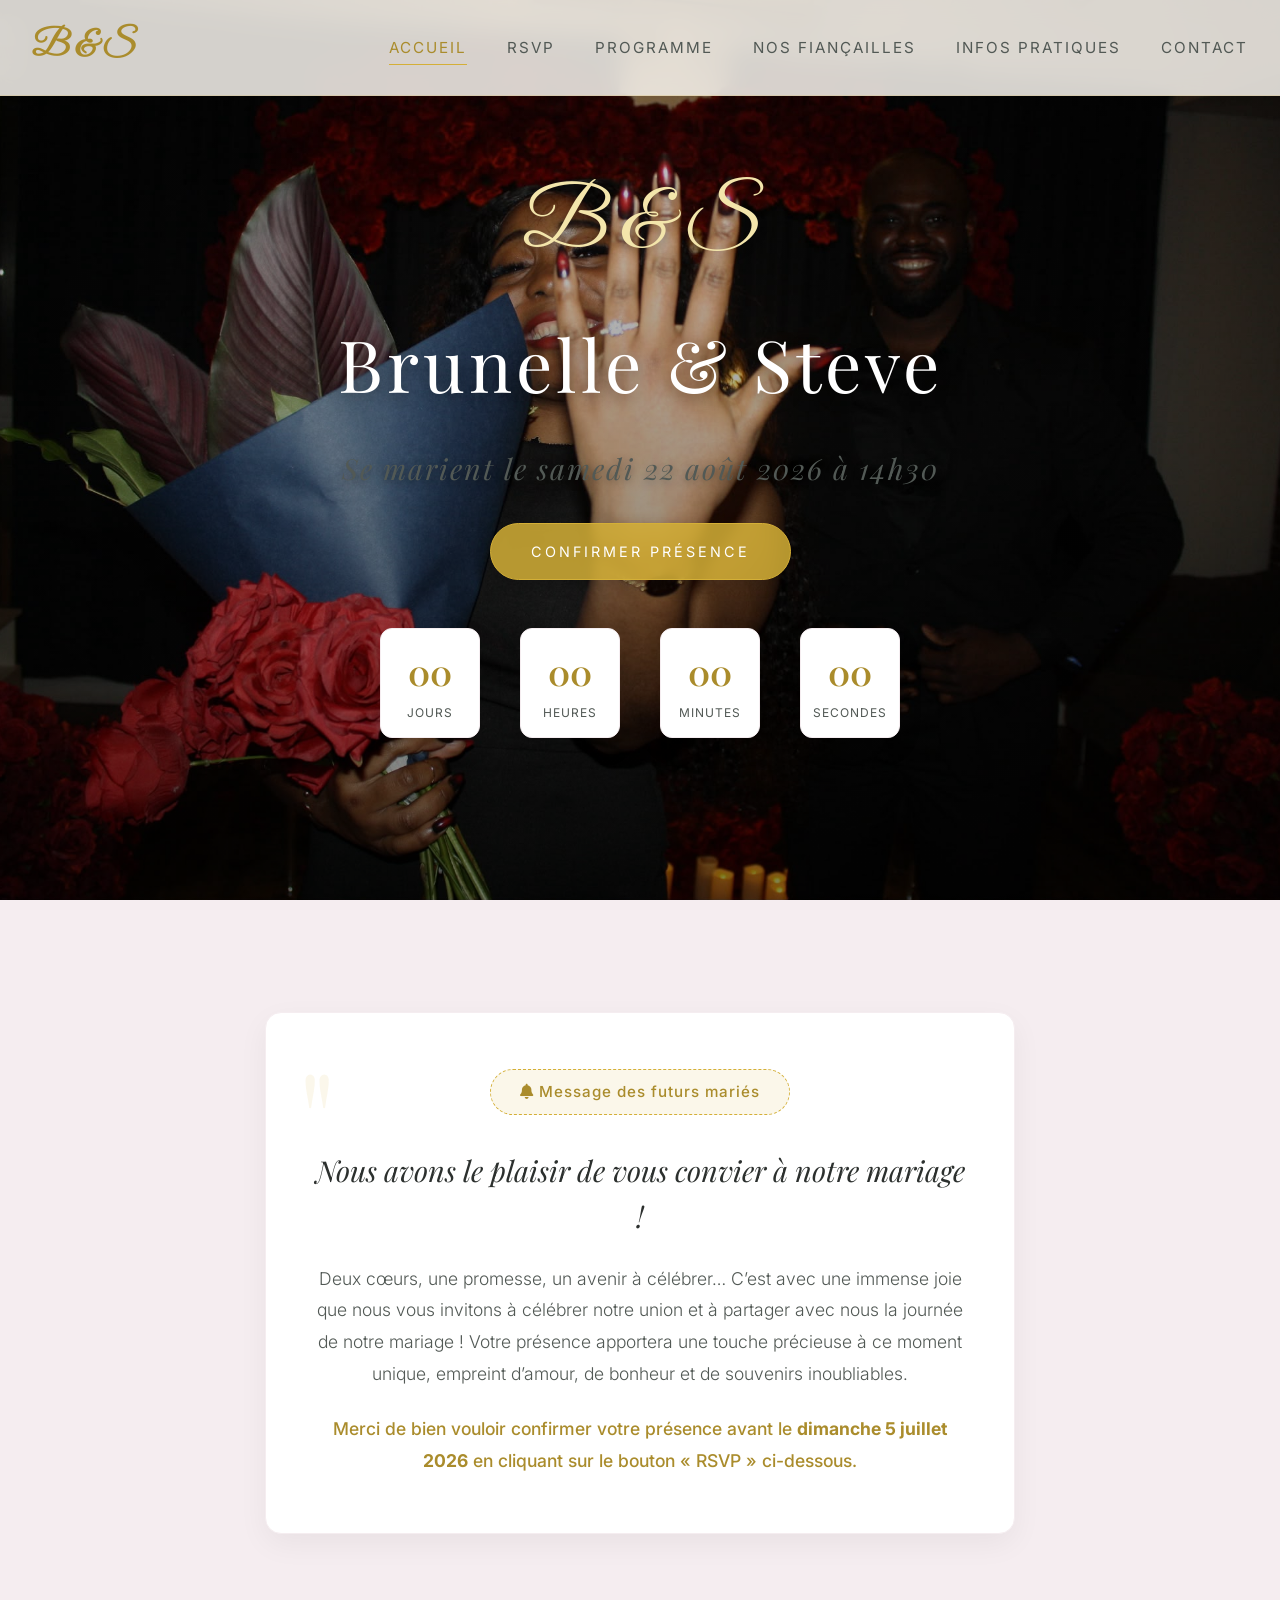
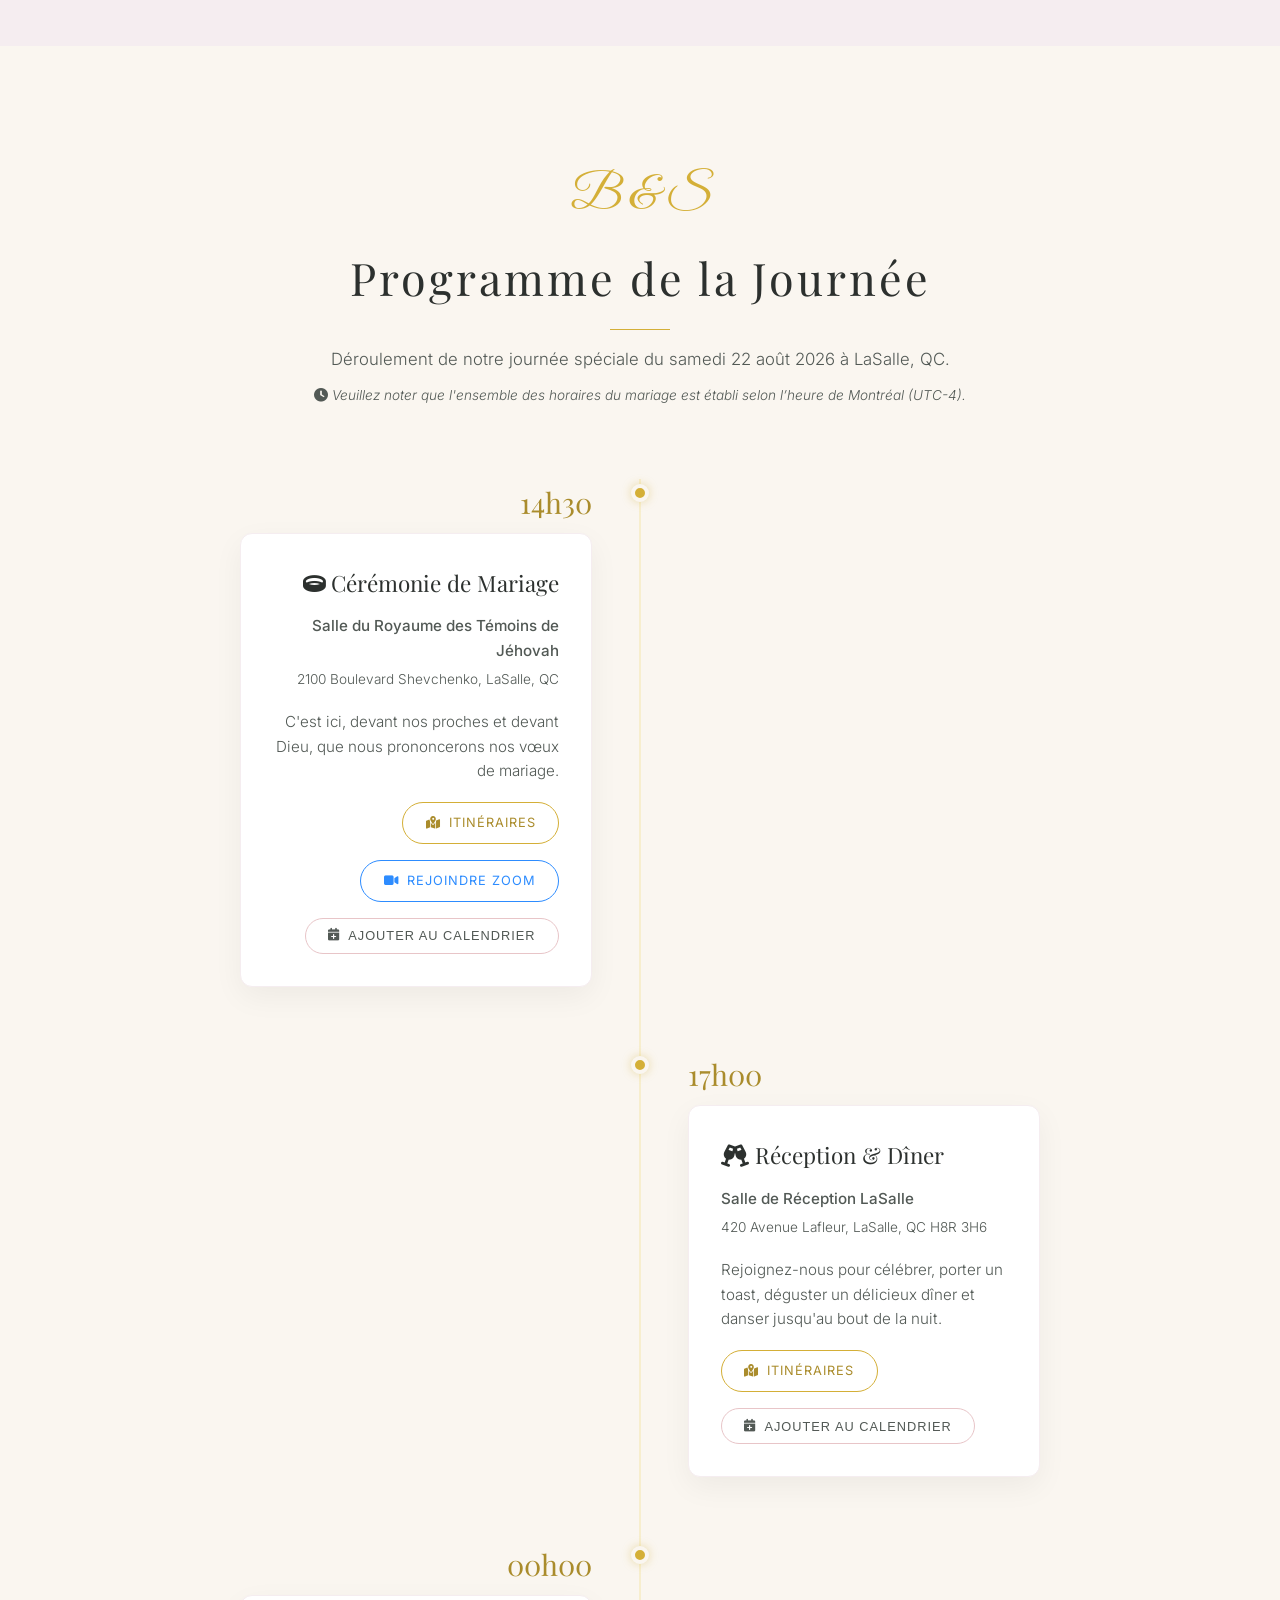
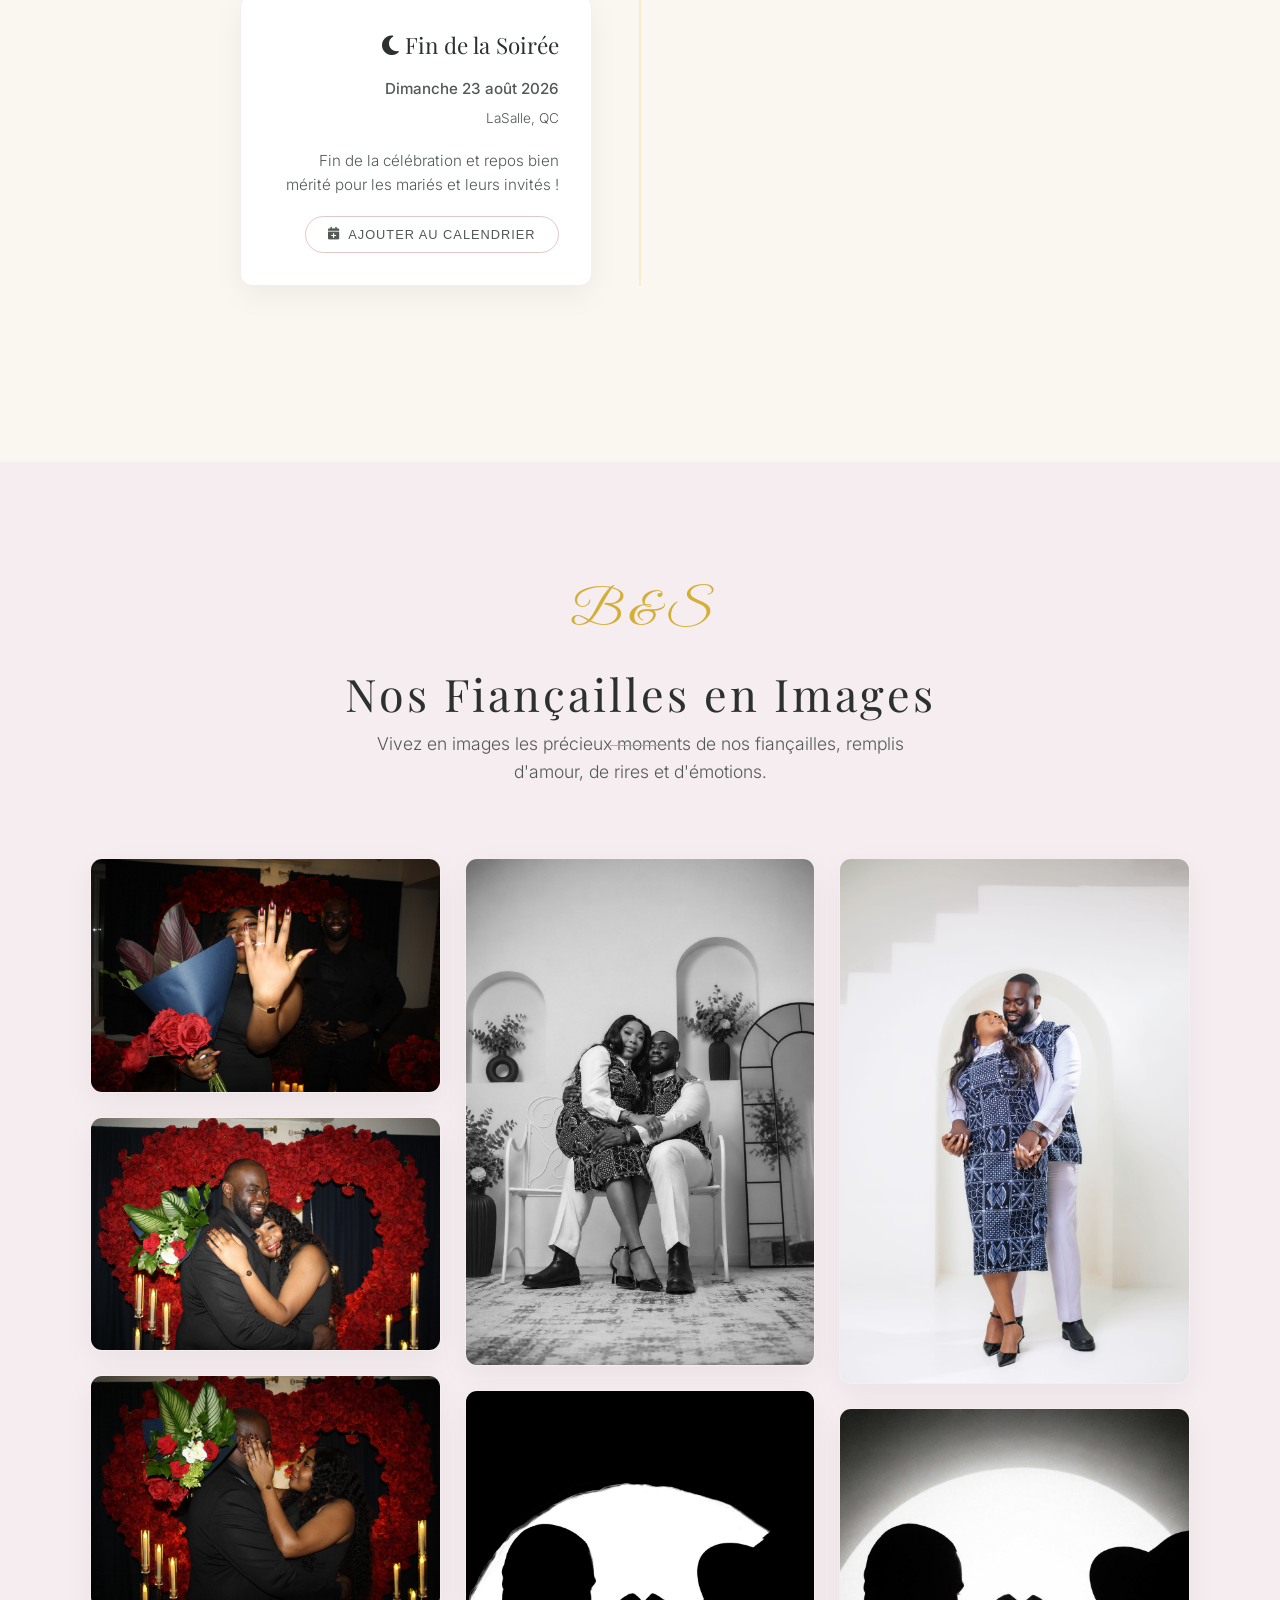
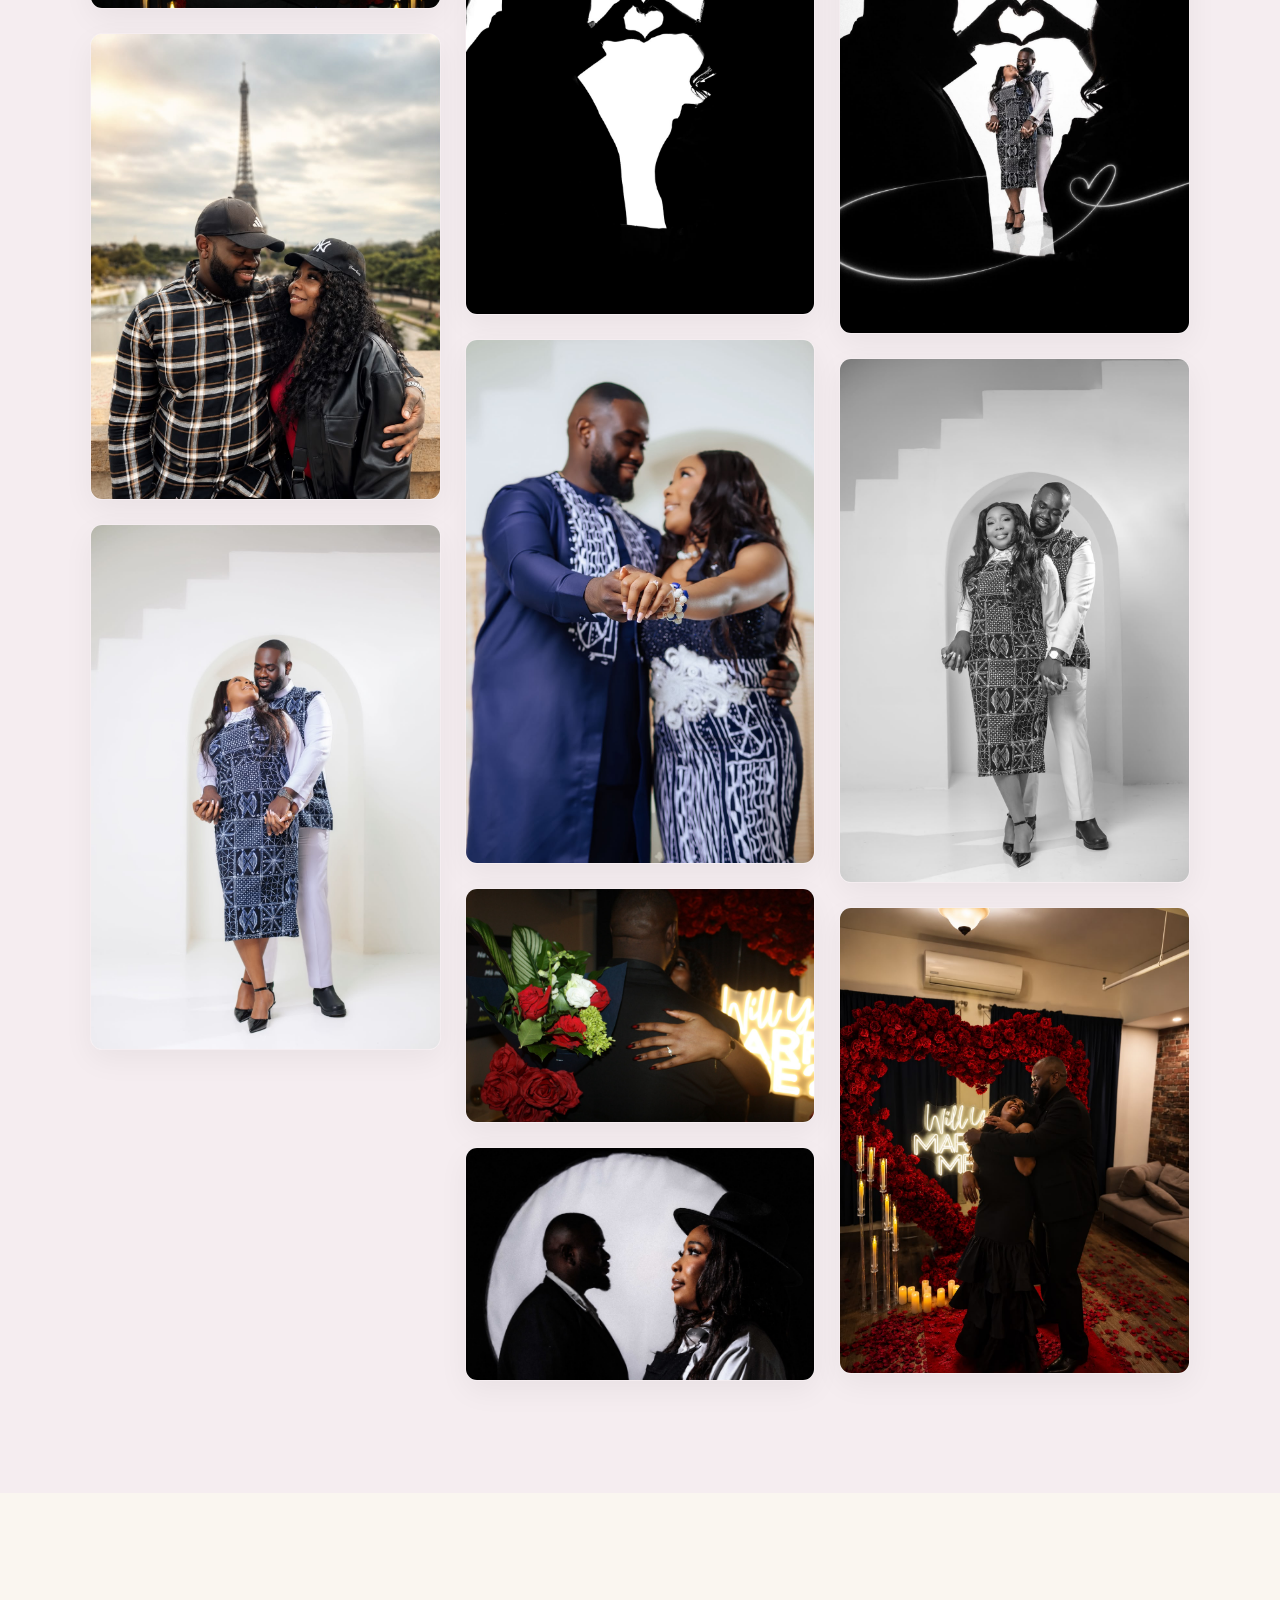
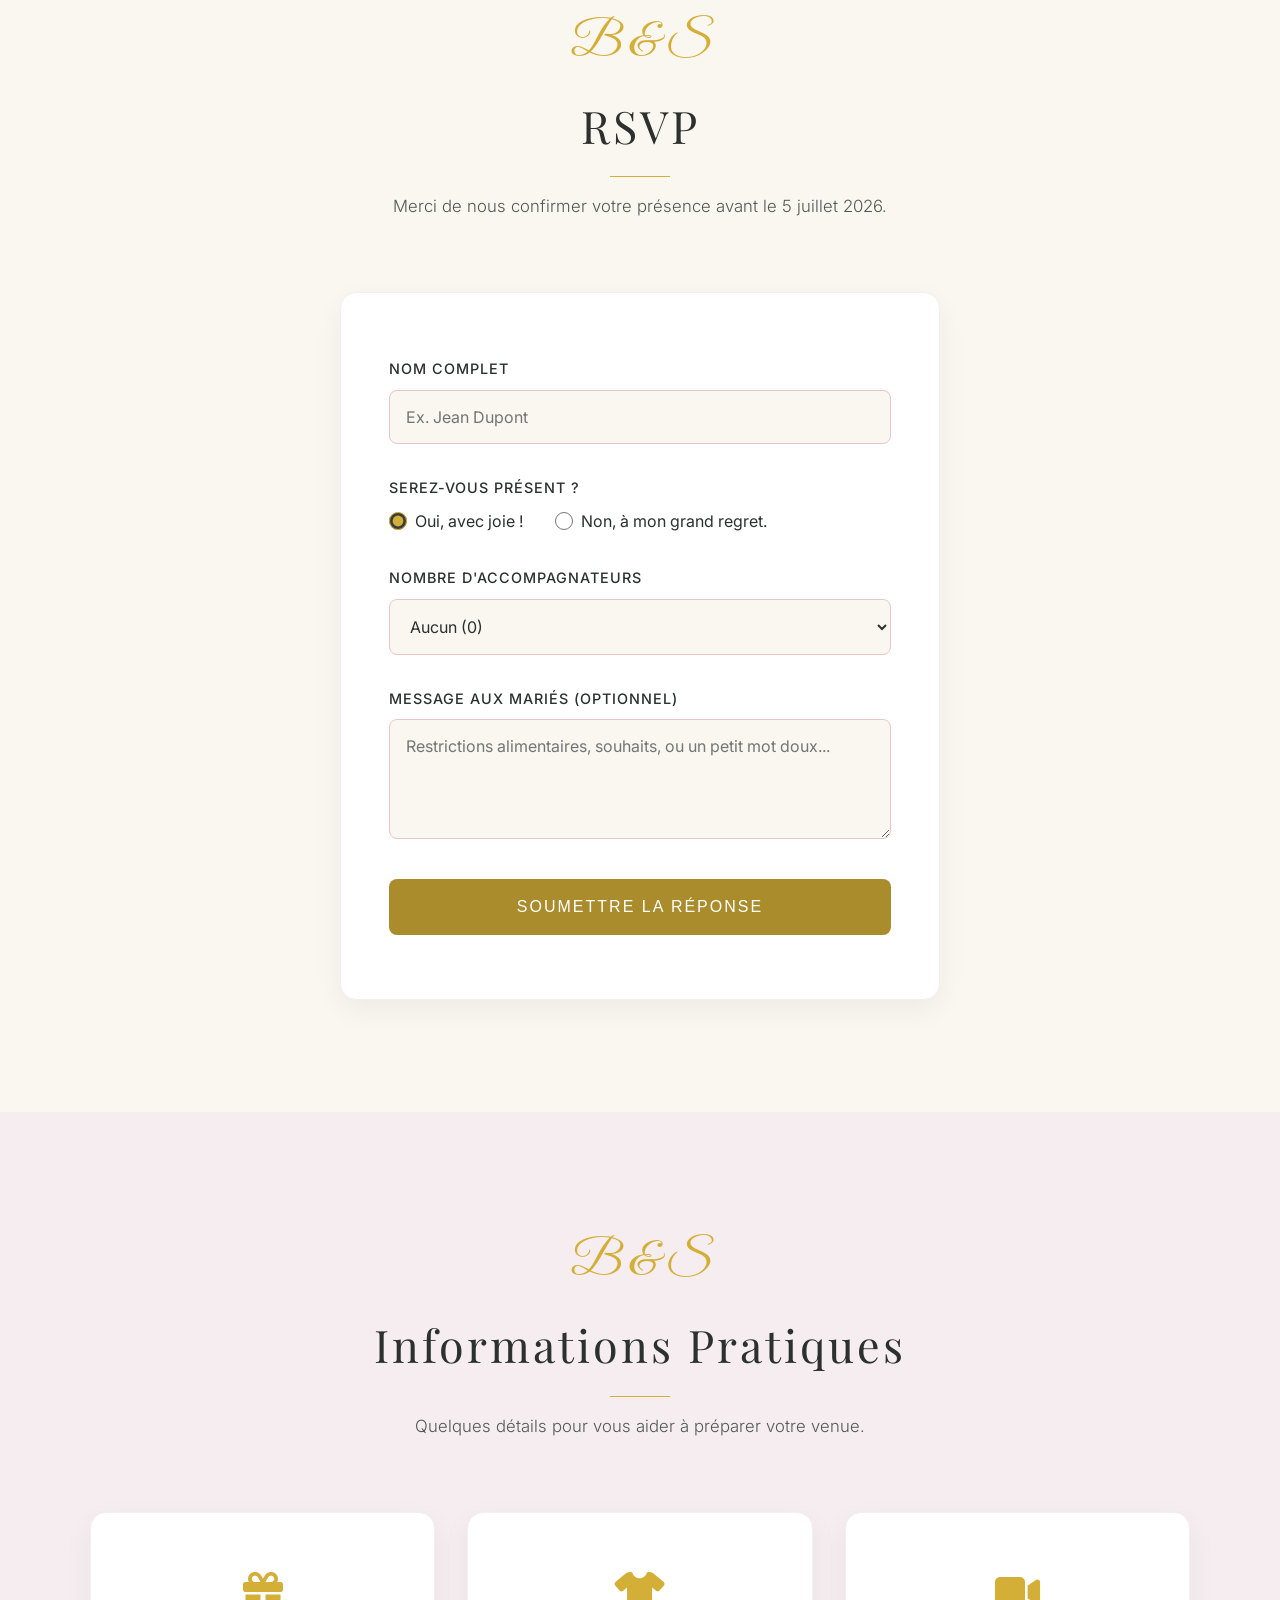
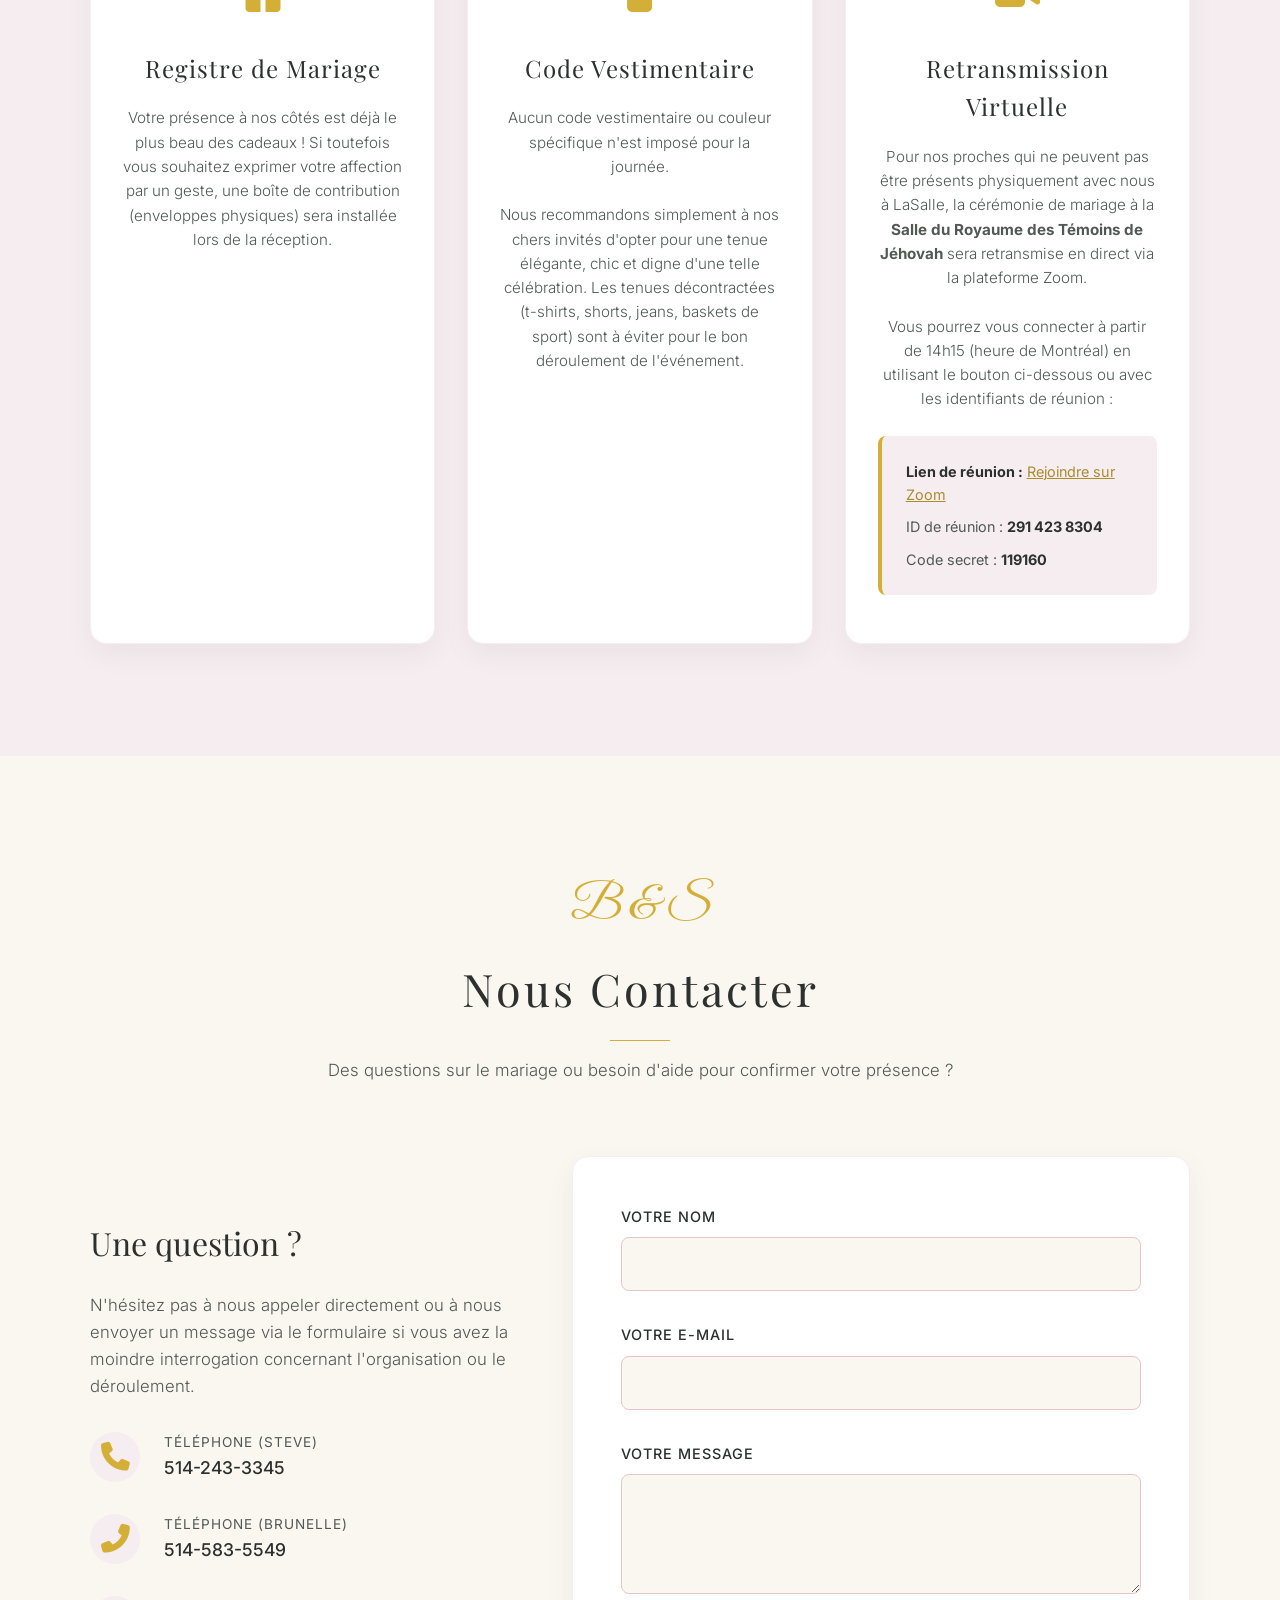
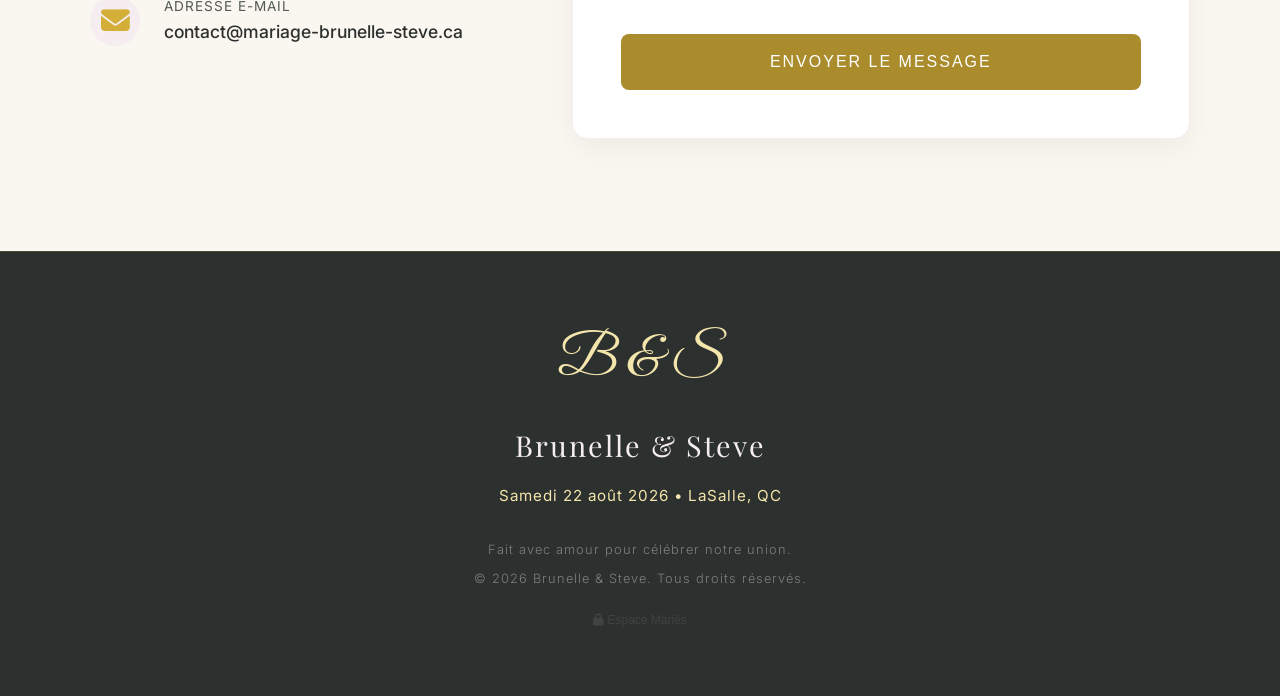
==== index.html @ 47268e4b "Add files via upload" ====
<!DOCTYPE html>
<html lang="fr">
<head>
    <meta charset="UTF-8">
    <meta name="viewport" content="width=device-width, initial-scale=1.0">
    <title>Brunelle & Steve | Site de Mariage</title>
    <meta name="description" content="Bienvenue sur le site officiel du mariage de Brunelle et Steve ! Confirmez votre présence, découvrez le programme et les informations pratiques.">
    
    <!-- Stylesheets -->
    <link rel="stylesheet" href="style.css">
    
    <!-- FontAwesome for Icons -->
    <link rel="stylesheet" href="https://cdnjs.cloudflare.com/ajax/libs/font-awesome/6.4.0/css/all.min.css">
</head>
<body>

    <!-- ==========================================
         NAVIGATION BAR
         ========================================== -->
    <nav class="navbar" id="navbar">
        <a href="#home" class="nav-logo">B & S</a>
        <button class="menu-toggle" id="menu-toggle" aria-label="Ouvrir le menu">
            <span></span>
            <span></span>
            <span></span>
        </button>
        <ul class="nav-links" id="nav-links">
            <li><a href="#home" class="nav-link active">Accueil</a></li>
            <li><a href="#rsvp" class="nav-link">RSVP</a></li>
            <li><a href="#schedule" class="nav-link">Programme</a></li>
            <li><a href="#gallery" class="nav-link">Nos Fiançailles</a></li>
            <li><a href="#practical" class="nav-link">Infos Pratiques</a></li>
            <li><a href="#contact" class="nav-link">Contact</a></li>
        </ul>
    </nav>

    <!-- ==========================================
         HERO SECTION
         ========================================== -->
    <header class="hero" id="home">
        <div class="hero-bg" id="hero-bg-1" style="background-image: url('WhatsApp Image 2026-06-15 at 22.32.37 (1).jpeg');"></div>
        <div class="hero-bg" id="hero-bg-2" style="background-image: url('WhatsApp Image 2026-06-15 at 22.32.37 (2).jpeg'); opacity: 0;"></div>
        <div class="hero-overlay"></div>
        <div class="hero-content">
            <div class="hero-monogram">B & S</div>
            <h1 class="hero-title">Brunelle & Steve</h1>
            <p class="hero-date">Se marient le samedi 22 août 2026 à 14h30</p>
            <a href="#rsvp" class="hero-btn">Confirmer Présence</a>
            
            <!-- Countdown Timer -->
            <div class="countdown-container">
                <div class="countdown-item">
                    <span class="countdown-val" id="days">00</span>
                    <span class="countdown-label">Jours</span>
                </div>
                <div class="countdown-item">
                    <span class="countdown-val" id="hours">00</span>
                    <span class="countdown-label">Heures</span>
                </div>
                <div class="countdown-item">
                    <span class="countdown-val" id="minutes">00</span>
                    <span class="countdown-label">Minutes</span>
                </div>
                <div class="countdown-item">
                    <span class="countdown-val" id="seconds">00</span>
                    <span class="countdown-label">Secondes</span>
                </div>
            </div>
        </div>
    </header>

    <!-- ==========================================
         INTRODUCTION SECTION
         ========================================== -->
    <section class="section-alt" id="intro">
        <div class="container">
            <div class="intro-text-box">
                <span class="announcement-banner">
                    <i class="fa-solid fa-bell"></i> Message des futurs mariés
                </span>
                <h2 class="intro-title">Nous avons le plaisir de vous convier à notre mariage !</h2>
                <p class="intro-p">
                    Deux cœurs, une promesse, un avenir à célébrer… C’est avec une immense joie que nous vous invitons à célébrer notre union et à partager avec nous la journée de notre mariage ! Votre présence apportera une touche précieuse à ce moment unique, empreint d’amour, de bonheur et de souvenirs inoubliables.
                </p>
                <p class="intro-p" style="margin-top: 1.5rem; font-weight: 500; color: var(--gold-dark);">
                    Merci de bien vouloir confirmer votre présence avant le <strong>dimanche 5 juillet 2026</strong> en cliquant sur le bouton « RSVP » ci-dessous.
                </p>
            </div>
        </div>
    </section>

    <!-- ==========================================
         PROGRAMME (SCHEDULE) SECTION
         ========================================== -->
    <section id="schedule">
        <div class="container">
            <div class="section-header">
                <div class="section-monogram">B & S</div>
                <h2 class="section-title">Programme de la Journée</h2>
                <p>Déroulement de notre journée spéciale du samedi 22 août 2026 à LaSalle, QC.</p>
                <p class="timezone-note"><i class="fa-solid fa-clock"></i> Veuillez noter que l'ensemble des horaires du mariage est établi selon l’heure de Montréal (UTC-4).</p>
            </div>
            
            <div class="timeline">
                <!-- Event 1 -->
                <div class="timeline-item">
                    <span class="timeline-badge"></span>
                    <div class="timeline-time">14h30</div>
                    <div class="timeline-content">
                        <h3 class="timeline-title"><i class="fa-solid fa-ring"></i> Cérémonie de Mariage</h3>
                        <p class="timeline-location">Salle du Royaume des Témoins de Jéhovah</p>
                        <p class="timeline-address">2100 Boulevard Shevchenko, LaSalle, QC</p>
                        <p class="timeline-desc">C'est ici, devant nos proches et devant Dieu, que nous prononcerons nos vœux de mariage.</p>
                        <div class="schedule-actions">
                            <a href="https://maps.google.com/?q=2100+Boulevard+Shevchenko,+LaSalle,+QC" target="_blank" class="btn-map">
                                <i class="fa-solid fa-map-location-dot"></i> Itinéraires
                            </a>
                            <a href="https://zoom.us/j/2914238304" target="_blank" class="btn-zoom">
                                <i class="fa-solid fa-video"></i> Rejoindre Zoom
                            </a>
                            <div class="calendar-wrapper">
                                <button class="btn-calendar" aria-expanded="false">
                                    <i class="fa-solid fa-calendar-plus"></i> Ajouter au calendrier
                                </button>
                                <div class="calendar-dropdown">
                                    <a href="https://calendar.google.com/calendar/render?action=TEMPLATE&text=C%C3%A9r%C3%A9monie+de+Mariage+-+Brunelle+%26+Steve&dates=20260822T183000Z%2F20260822T200000Z&details=C%27est+ici%2C+devant+nos+proches+et+devant+Dieu%2C+que+nous+prononcerons+nos+v%C5%93ux+de+mariage.&location=2100+Boulevard+Shevchenko%2C+LaSalle%2C+QC" target="_blank">
                                        <i class="fa-brands fa-google"></i> Google Calendar
                                    </a>
                                    <a href="#" class="download-ics-btn" data-event="ceremony">
                                        <i class="fa-solid fa-file-export"></i> Fichier .ICS (Apple/Outlook)
                                    </a>
                                </div>
                            </div>
                        </div>
                    </div>
                </div>
                
                <!-- Event 2 -->
                <div class="timeline-item">
                    <span class="timeline-badge"></span>
                    <div class="timeline-time">17h00</div>
                    <div class="timeline-content">
                        <h3 class="timeline-title"><i class="fa-solid fa-glass-cheers"></i> Réception & Dîner</h3>
                        <p class="timeline-location">Salle de Réception LaSalle</p>
                        <p class="timeline-address">420 Avenue Lafleur, LaSalle, QC H8R 3H6</p>
                        <p class="timeline-desc">Rejoignez-nous pour célébrer, porter un toast, déguster un délicieux dîner et danser jusqu'au bout de la nuit.</p>
                        <div class="schedule-actions">
                            <a href="https://maps.google.com/?q=420+Avenue+Lafleur,+LaSalle,+QC+H8R+3H6" target="_blank" class="btn-map">
                                <i class="fa-solid fa-map-location-dot"></i> Itinéraires
                            </a>
                            <div class="calendar-wrapper">
                                <button class="btn-calendar" aria-expanded="false">
                                    <i class="fa-solid fa-calendar-plus"></i> Ajouter au calendrier
                                </button>
                                <div class="calendar-dropdown">
                                    <a href="https://calendar.google.com/calendar/render?action=TEMPLATE&text=R%C3%A9ception+%26+D%C3%AEner+-+Brunelle+%26+Steve&dates=20260822T210000Z%2F20260823T040000Z&details=Rejoignez-nous+pour+c%C3%A9l%C3%A9brer%2C+porter+un+toast%2C+d%C3%A9guster+un+d%C3%A9licieux+d%C3%AEner+et+danser+jusqu%27au+bout+de+la+nuit.&location=420+Avenue+Lafleur%2C+LaSalle%2C+QC+H8R+3H6" target="_blank">
                                        <i class="fa-brands fa-google"></i> Google Calendar
                                    </a>
                                    <a href="#" class="download-ics-btn" data-event="reception">
                                        <i class="fa-solid fa-file-export"></i> Fichier .ICS (Apple/Outlook)
                                    </a>
                                </div>
                            </div>
                        </div>
                    </div>
                </div>
                
                <!-- Event 3 -->
                <div class="timeline-item">
                    <span class="timeline-badge"></span>
                    <div class="timeline-time">00h00</div>
                    <div class="timeline-content">
                        <h3 class="timeline-title"><i class="fa-solid fa-moon"></i> Fin de la Soirée</h3>
                        <p class="timeline-location">Dimanche 23 août 2026</p>
                        <p class="timeline-address">LaSalle, QC</p>
                        <p class="timeline-desc">Fin de la célébration et repos bien mérité pour les mariés et leurs invités !</p>
                        <div class="schedule-actions">
                            <div class="calendar-wrapper">
                                <button class="btn-calendar" aria-expanded="false">
                                    <i class="fa-solid fa-calendar-plus"></i> Ajouter au calendrier
                                </button>
                                <div class="calendar-dropdown">
                                    <a href="https://calendar.google.com/calendar/render?action=TEMPLATE&text=Fin+de+la+Soir%C3%A9e+-+Brunelle+%26+Steve&dates=20260823T040000Z%2F20260823T050000Z&details=Fin+de+la+c%C3%A9l%C3%A9bration+et+repos+bien+m%C3%A9rit%C3%A9+pour+les+mari%C3%A9s+et+leurs+invit%C3%A9s+%21&location=LaSalle%2C+QC" target="_blank">
                                        <i class="fa-brands fa-google"></i> Google Calendar
                                    </a>
                                    <a href="#" class="download-ics-btn" data-event="party_end">
                                        <i class="fa-solid fa-file-export"></i> Fichier .ICS (Apple/Outlook)
                                    </a>
                                </div>
                            </div>
                        </div>
                    </div>
                </div>
            </div>
        </div>
    </section>

    <!-- ==========================================
         GALLERY (NOS FIANCAILLES) SECTION
         ========================================== -->
    <section class="section-alt" id="gallery">
        <div class="container">
            <div class="section-header">
                <div class="section-monogram">B & S</div>
                <h2 class="section-title">Nos Fiançailles en Images</h2>
                <p class="gallery-intro">Vivez en images les précieux moments de nos fiançailles, remplis d'amour, de rires et d'émotions.</p>
            </div>
            
            <div class="gallery-grid" id="gallery-grid">
                <!-- Gallery items will map to the 14 photos -->
                <div class="gallery-item" data-index="0">
                    <img src="WhatsApp Image 2026-06-15 at 22.32.37 (1).jpeg" alt="Brunelle & Steve Fiançailles 1" loading="lazy">
                </div>
                <div class="gallery-item" data-index="1">
                    <img src="WhatsApp Image 2026-06-15 at 22.32.37 (2).jpeg" alt="Brunelle & Steve Fiançailles 2" loading="lazy">
                </div>
                <div class="gallery-item" data-index="2">
                    <img src="WhatsApp Image 2026-06-15 at 22.32.37 (3).jpeg" alt="Brunelle & Steve Fiançailles 3" loading="lazy">
                </div>
                <div class="gallery-item" data-index="3">
                    <img src="WhatsApp Image 2026-06-15 at 22.32.37 (4).jpeg" alt="Brunelle & Steve Fiançailles 4" loading="lazy">
                </div>
                <div class="gallery-item" data-index="4">
                    <img src="WhatsApp Image 2026-06-15 at 22.32.37 (5).jpeg" alt="Brunelle & Steve Fiançailles 5" loading="lazy">
                </div>
                <div class="gallery-item" data-index="5">
                    <img src="WhatsApp Image 2026-06-15 at 22.32.37 (6).jpeg" alt="Brunelle & Steve Fiançailles 6" loading="lazy">
                </div>
                <div class="gallery-item" data-index="6">
                    <img src="WhatsApp Image 2026-06-15 at 22.32.37 (7).jpeg" alt="Brunelle & Steve Fiançailles 7" loading="lazy">
                </div>
                <div class="gallery-item" data-index="7">
                    <img src="WhatsApp Image 2026-06-15 at 22.32.37 (8).jpeg" alt="Brunelle & Steve Fiançailles 8" loading="lazy">
                </div>
                <div class="gallery-item" data-index="8">
                    <img src="WhatsApp Image 2026-06-15 at 22.32.37.jpeg" alt="Brunelle & Steve Fiançailles 9" loading="lazy">
                </div>
                <div class="gallery-item" data-index="9">
                    <img src="WhatsApp Image 2026-06-15 at 22.32.38.jpeg" alt="Brunelle & Steve Fiançailles 10" loading="lazy">
                </div>
                <div class="gallery-item" data-index="10">
                    <img src="WhatsApp Image 2026-06-15 at 22.32.38 (1).jpeg" alt="Brunelle & Steve Fiançailles 11" loading="lazy">
                </div>
                <div class="gallery-item" data-index="11">
                    <img src="WhatsApp Image 2026-06-15 at 22.32.38 (2).jpeg" alt="Brunelle & Steve Fiançailles 12" loading="lazy">
                </div>
                <div class="gallery-item" data-index="12">
                    <img src="WhatsApp Image 2026-06-15 at 22.32.38 (3).jpeg" alt="Brunelle & Steve Fiançailles 13" loading="lazy">
                </div>
                <div class="gallery-item" data-index="13">
                    <img src="WhatsApp Image 2026-06-15 at 22.39.17.jpeg" alt="Brunelle & Steve Fiançailles 14" loading="lazy">
                </div>
            </div>
        </div>
    </section>

    <!-- ==========================================
         RSVP SECTION
         ========================================== -->
    <section id="rsvp">
        <div class="container">
            <div class="section-header">
                <div class="section-monogram">B & S</div>
                <h2 class="section-title">RSVP</h2>
                <p>Merci de nous confirmer votre présence avant le 5 juillet 2026.</p>
            </div>
            
            <div class="rsvp-box">
                <form id="rsvp-form">
                    <div class="rsvp-form-group">
                        <label for="rsvp-name" class="rsvp-label">Nom Complet</label>
                        <input type="text" id="rsvp-name" class="rsvp-input" placeholder="Ex. Jean Dupont" required>
                    </div>
                    
                    
                    <div class="rsvp-form-group">
                        <label class="rsvp-label">Serez-vous présent ?</label>
                        <div class="rsvp-radio-group">
                            <label class="rsvp-radio-label">
                                <input type="radio" name="attending" value="yes" checked> Oui, avec joie !
                            </label>
                            <label class="rsvp-radio-label">
                                <input type="radio" name="attending" value="no"> Non, à mon grand regret.
                            </label>
                        </div>
                    </div>
                    
                    <div class="rsvp-form-group" id="guests-group">
                        <label for="rsvp-guests" class="rsvp-label">Nombre d'accompagnateurs</label>
                        <select id="rsvp-guests" class="rsvp-select">
                            <option value="0">Aucun (0)</option>
                            <option value="1">1 personne</option>
                            <option value="2">2 personnes</option>
                            <option value="3">3 personnes et +</option>
                        </select>
                    </div>
                    
                    <div class="rsvp-form-group">
                        <label for="rsvp-message" class="rsvp-label">Message aux mariés (Optionnel)</label>
                        <textarea id="rsvp-message" class="rsvp-textarea" placeholder="Restrictions alimentaires, souhaits, ou un petit mot doux..."></textarea>
                    </div>
                    
                    <button type="submit" class="rsvp-submit-btn">Soumettre la Réponse</button>
                </form>
                
                <div class="rsvp-success-message" id="rsvp-success">
                    <div class="rsvp-success-icon"><i class="fa-solid fa-heart-circle-check"></i></div>
                    <h3 class="rsvp-success-title">Merci pour votre réponse !</h3>
                    <p>Votre réponse a été enregistrée avec succès. Nous avons hâte de célébrer cette belle journée avec vous !</p>
                    <button class="btn-map" style="margin-top: 2rem;" onclick="resetRSVPForm()">Soumettre une autre réponse</button>
                </div>
            </div>
        </div>
    </section>

    <!-- ==========================================
         INFORMATIONS PRATIQUES SECTION
         ========================================== -->
    <section class="section-alt" id="practical">
        <div class="container">
            <div class="section-header">
                <div class="section-monogram">B & S</div>
                <h2 class="section-title">Informations Pratiques</h2>
                <p>Quelques détails pour vous aider à préparer votre venue.</p>
            </div>
            
            <div class="info-cards">
                <!-- Card 1: Registre -->
                <div class="info-card">
                    <div class="info-icon"><i class="fa-solid fa-gift"></i></div>
                    <h3 class="info-card-title">Registre de Mariage</h3>
                    <p class="info-card-desc">Votre présence à nos côtés est déjà le plus beau des cadeaux ! Si toutefois vous souhaitez exprimer votre affection par un geste, une boîte de contribution (enveloppes physiques) sera installée lors de la réception.</p>
                </div>
                
                <!-- Card 2: Code Vestimentaire -->
                <div class="info-card">
                    <div class="info-icon"><i class="fa-solid fa-shirt"></i></div>
                    <h3 class="info-card-title">Code Vestimentaire</h3>
                    <p class="info-card-desc">Aucun code vestimentaire ou couleur spécifique n'est imposé pour la journée.</p>
                    <p class="info-card-desc">Nous recommandons simplement à nos chers invités d'opter pour une tenue élégante, chic et digne d'une telle célébration. Les tenues décontractées (t-shirts, shorts, jeans, baskets de sport) sont à éviter pour le bon déroulement de l'événement.</p>
                </div>
                
                <!-- Card 3: Zoom / Virtuel -->
                <div class="info-card">
                    <div class="info-icon"><i class="fa-solid fa-video"></i></div>
                    <h3 class="info-card-title">Retransmission Virtuelle</h3>
                    <p class="info-card-desc">Pour nos proches qui ne peuvent pas être présents physiquement avec nous à LaSalle, la cérémonie de mariage à la <strong>Salle du Royaume des Témoins de Jéhovah</strong> sera retransmise en direct via la plateforme Zoom.</p>
                    <p class="info-card-desc">Vous pourrez vous connecter à partir de 14h15 (heure de Montréal) en utilisant le bouton ci-dessous ou avec les identifiants de réunion :</p>
                    <div class="registry-details">
                        <div class="registry-line"><strong>Lien de réunion :</strong> <a href="https://zoom.us/j/2914238304" target="_blank" style="color: var(--gold-dark); text-decoration: underline;">Rejoindre sur Zoom</a></div>
                        <div class="registry-line">ID de réunion : <strong>291 423 8304</strong></div>
                        <div class="registry-line">Code secret : <strong>119160</strong></div>
                    </div>
                </div>
            </div>
        </div>
    </section>

    <!-- ==========================================
         CONTACT SECTION
         ========================================== -->
    <section id="contact">
        <div class="container">
            <div class="section-header">
                <div class="section-monogram">B & S</div>
                <h2 class="section-title">Nous Contacter</h2>
                <p>Des questions sur le mariage ou besoin d'aide pour confirmer votre présence ?</p>
            </div>
            
            <div class="contact-container">
                <div class="contact-info">
                    <h3>Une question ?</h3>
                    <p style="margin-bottom: 2rem;">N'hésitez pas à nous appeler directement ou à nous envoyer un message via le formulaire si vous avez la moindre interrogation concernant l'organisation ou le déroulement.</p>
                    
                    <div class="contact-item">
                        <div class="contact-item-icon"><i class="fa-solid fa-phone"></i></div>
                        <div>
                            <div class="contact-item-title">Téléphone (Steve)</div>
                            <div class="contact-item-value"><a href="tel:5142433345">514-243-3345</a></div>
                        </div>
                    </div>
                    
                    <div class="contact-item">
                        <div class="contact-item-icon"><i class="fa-solid fa-phone-flip"></i></div>
                        <div>
                            <div class="contact-item-title">Téléphone (Brunelle)</div>
                            <div class="contact-item-value"><a href="tel:5145835549">514-583-5549</a></div>
                        </div>
                    </div>
                    
                    <div class="contact-item">
                        <div class="contact-item-icon"><i class="fa-solid fa-envelope"></i></div>
                        <div>
                            <div class="contact-item-title">Adresse E-mail</div>
                            <div class="contact-item-value"><a href="mailto:contact@mariage-brunelle-steve.ca">contact@mariage-brunelle-steve.ca</a></div>
                        </div>
                    </div>
                </div>
                
                <form class="contact-form" id="contact-form">
                    <div class="rsvp-form-group">
                        <label for="contact-name" class="rsvp-label">Votre Nom</label>
                        <input type="text" id="contact-name" class="rsvp-input" required>
                    </div>
                    <div class="rsvp-form-group">
                        <label for="contact-email" class="rsvp-label">Votre E-mail</label>
                        <input type="email" id="contact-email" class="rsvp-input" required>
                    </div>
                    <div class="rsvp-form-group">
                        <label for="contact-msg" class="rsvp-label">Votre Message</label>
                        <textarea id="contact-msg" class="rsvp-textarea" required></textarea>
                    </div>
                    <button type="submit" class="rsvp-submit-btn">Envoyer le Message</button>
                </form>
            </div>
        </div>
    </section>

    <!-- ==========================================
         FOOTER
         ========================================== -->
    <footer>
        <div class="footer-monogram">B & S</div>
        <div class="footer-names">Brunelle & Steve</div>
        <div class="footer-date">Samedi 22 août 2026 • LaSalle, QC</div>
        <p class="footer-text">Fait avec amour pour célébrer notre union.</p>
        <p class="footer-text" style="margin-top: 0.5rem;">© 2026 Brunelle & Steve. Tous droits réservés.</p>
        <button class="admin-access-btn" id="admin-trigger" aria-label="Accès Administration"><i class="fa-solid fa-lock"></i> Espace Mariés</button>
    </footer>

    <!-- ==========================================
         LIGHTBOX MODAL
         ========================================== -->
    <div class="lightbox" id="lightbox">
        <div class="lightbox-content">
            <button class="lightbox-close" id="lightbox-close">&times;</button>
            <button class="lightbox-btn lightbox-prev" id="lightbox-prev"><i class="fa-solid fa-chevron-left"></i></button>
            <img src="" alt="Zoom Photo" class="lightbox-img" id="lightbox-img">
            <button class="lightbox-btn lightbox-next" id="lightbox-next"><i class="fa-solid fa-chevron-right"></i></button>
        </div>
    </div>

    <!-- ==========================================
         ADMIN PORTAL MODAL
         ========================================== -->
    <div class="admin-modal" id="admin-modal">
        <div class="admin-box">
            <button class="admin-close" id="admin-close">&times;</button>
            <div class="admin-title">
                <span><i class="fa-solid fa-users-gear"></i> Gestion des Réponses RSVP</span>
            </div>

            <!-- Statistics Dashboard -->
            <div class="admin-stats-row">
                <div class="admin-stat-card">
                    <div class="admin-stat-icon"><i class="fa-solid fa-envelope-open-text"></i></div>
                    <div class="admin-stat-info">
                        <span class="admin-stat-label">Réponses</span>
                        <span class="admin-stat-value" id="admin-stat-total">0</span>
                    </div>
                </div>
                <div class="admin-stat-card card-confirmed">
                    <div class="admin-stat-icon"><i class="fa-solid fa-heart-circle-check"></i></div>
                    <div class="admin-stat-info">
                        <span class="admin-stat-label">Présents (Validé)</span>
                        <span class="admin-stat-value" id="admin-stat-confirmed">0</span>
                    </div>
                </div>
                <div class="admin-stat-card card-people">
                    <div class="admin-stat-icon"><i class="fa-solid fa-users"></i></div>
                    <div class="admin-stat-info">
                        <span class="admin-stat-label">Total Personnes</span>
                        <span class="admin-stat-value" id="admin-stat-people">0</span>
                    </div>
                </div>
                <div class="admin-stat-card card-absent">
                    <div class="admin-stat-icon"><i class="fa-solid fa-circle-xmark"></i></div>
                    <div class="admin-stat-info">
                        <span class="admin-stat-label">Absents</span>
                        <span class="admin-stat-value" id="admin-stat-absent">0</span>
                    </div>
                </div>
            </div>

            <!-- Search and Filtering Controls -->
            <div class="admin-controls">
                <div class="admin-search-wrapper">
                    <i class="fa-solid fa-magnifying-glass search-icon"></i>
                    <input type="text" id="admin-search" placeholder="Rechercher par nom...">
                </div>
                <div class="admin-filters">
                    <button class="filter-tab active" data-filter="all">Tous</button>
                    <button class="filter-tab" data-filter="yes"><i class="fa-solid fa-circle-check"></i> Présents</button>
                    <button class="filter-tab" data-filter="no"><i class="fa-solid fa-circle-xmark"></i> Absents</button>
                </div>
            </div>
            
            <div class="admin-table-container">
                <table class="admin-table" id="admin-table">
                    <thead>
                        <tr>
                            <th>Nom</th>
                            <th>Présence</th>
                            <th>Invités</th>
                            <th>Message</th>
                        </tr>
                    </thead>
                    <tbody id="admin-table-body">
                        <!-- Entries dynamic -->
                    </tbody>
                </table>
            </div>
            
            <div class="admin-actions">
                <button class="admin-btn admin-btn-clear" id="admin-clear">Réinitialiser Tout</button>
                <button class="admin-btn admin-btn-export" id="admin-export"><i class="fa-solid fa-file-csv"></i> Exporter CSV</button>
            </div>
        </div>
    </div>

    <!-- Script File -->
    <script src="script.js"></script>
</body>
</html>
---- style.css ----
/* ==========================================
   DESIGN SYSTEM & VARIABLES
   ========================================== */
@import url('https://fonts.googleapis.com/css2?family=Great+Vibes&family=Inter:wght@300;400;500;600&family=Playfair+Display:ital,wght@0,400;0,600;0,700;1,400&display=swap');

:root {
    --gold: #d4af37;
    --gold-dark: #aa8c2c;
    --gold-light: #f3e5ab;
    --cream: #faf6f0;
    --rose-white: #f5edf0;
    --rose-poudre: #e8c5c8;
    --charcoal: #2c302e;
    --charcoal-light: #525955;
    --white: #ffffff;
    --glass-bg: rgba(250, 246, 240, 0.85);
    --glass-border: rgba(212, 175, 55, 0.2);
    --shadow: 0 10px 30px rgba(0, 0, 0, 0.05);
    --shadow-hover: 0 15px 35px rgba(212, 175, 55, 0.15);
    --transition: all 0.4s cubic-bezier(0.16, 1, 0.3, 1);
    
    --font-serif: 'Playfair Display', Georgia, serif;
    --font-sans: 'Inter', sans-serif;
    --font-cursive: 'Great Vibes', cursive;
}

/* ==========================================
   RESET & BASE STYLES
   ========================================== */
* {
    box-sizing: border-box;
    margin: 0;
    padding: 0;
}

html {
    scroll-behavior: smooth;
    font-size: 16px;
}

body {
    font-family: var(--font-sans);
    background-color: var(--cream);
    color: var(--charcoal);
    line-height: 1.6;
    overflow-x: hidden;
    -webkit-font-smoothing: antialiased;
}

h1, h2, h3, h4 {
    font-family: var(--font-serif);
    font-weight: 400;
}

p {
    font-size: 1.05rem;
    font-weight: 300;
    color: var(--charcoal-light);
}

a {
    text-decoration: none;
    color: inherit;
    transition: var(--transition);
}

/* ==========================================
   NAVIGATION BAR
   ========================================== */
.navbar {
    position: fixed;
    top: 0;
    left: 0;
    width: 100%;
    z-index: 1000;
    background: var(--glass-bg);
    backdrop-filter: blur(12px);
    -webkit-backdrop-filter: blur(12px);
    border-bottom: 1px solid var(--glass-border);
    padding: 1.2rem 2rem;
    display: flex;
    justify-content: space-between;
    align-items: center;
    transition: var(--transition);
}

.navbar.scrolled {
    padding: 0.8rem 2rem;
    box-shadow: var(--shadow);
}

.nav-logo {
    font-family: var(--font-cursive);
    font-size: 2.2rem;
    color: var(--gold-dark);
    font-weight: 600;
}

.nav-links {
    display: flex;
    gap: 2.5rem;
    list-style: none;
}

.nav-links a {
    font-size: 0.95rem;
    font-weight: 400;
    text-transform: uppercase;
    letter-spacing: 2px;
    position: relative;
    padding: 0.5rem 0;
    color: var(--charcoal-light);
}

.nav-links a::after {
    content: '';
    position: absolute;
    bottom: 0;
    left: 50%;
    width: 0;
    height: 1px;
    background-color: var(--gold);
    transition: var(--transition);
    transform: translateX(-50%);
}

.nav-links a:hover, .nav-links a.active {
    color: var(--gold-dark);
}

.nav-links a:hover::after, .nav-links a.active::after {
    width: 100%;
}

.menu-toggle {
    display: none;
    flex-direction: column;
    gap: 6px;
    cursor: pointer;
    background: none;
    border: none;
}

.menu-toggle span {
    display: block;
    width: 28px;
    height: 2px;
    background-color: var(--charcoal);
    transition: var(--transition);
}

/* ==========================================
   HERO / BANNER SECTION
   ========================================== */
.hero {
    height: 100vh;
    min-height: 600px;
    position: relative;
    display: flex;
    align-items: center;
    justify-content: center;
    text-align: center;
    color: var(--white);
    background-color: #000;
}

.hero-bg {
    position: absolute;
    top: 0;
    left: 0;
    width: 100%;
    height: 100%;
    background-size: cover;
    background-position: center 30%;
    background-repeat: no-repeat;
    transition: opacity 1.2s ease-in-out;
    z-index: 1;
}

.hero-overlay {
    position: absolute;
    top: 0;
    left: 0;
    width: 100%;
    height: 100%;
    background-image: linear-gradient(to bottom, rgba(0,0,0,0.2) 0%, rgba(0,0,0,0.5) 100%);
    z-index: 2;
}

.hero-content {
    position: relative;
    z-index: 3;
    max-width: 800px;
    padding: 2rem;
    animation: fadeInUp 1.5s ease-out;
}

.hero-monogram {
    font-family: var(--font-cursive);
    font-size: 5rem;
    color: var(--gold-light);
    margin-bottom: 1rem;
    text-shadow: 0 4px 10px rgba(0,0,0,0.3);
}

.hero-title {
    font-size: 4.5rem;
    font-weight: 400;
    letter-spacing: 4px;
    margin-bottom: 1.5rem;
    text-shadow: 0 4px 15px rgba(0,0,0,0.4);
}

.hero-date {
    font-family: var(--font-serif);
    font-size: 1.8rem;
    font-style: italic;
    letter-spacing: 2px;
    margin-bottom: 2rem;
    text-shadow: 0 2px 8px rgba(0,0,0,0.4);
}

.hero-btn {
    display: inline-block;
    padding: 1rem 2.5rem;
    font-size: 0.9rem;
    text-transform: uppercase;
    letter-spacing: 3px;
    color: var(--white);
    background-color: rgba(212, 175, 55, 0.85);
    border: 1px solid var(--gold);
    border-radius: 50px;
    cursor: pointer;
    box-shadow: 0 4px 15px rgba(0,0,0,0.2);
    backdrop-filter: blur(5px);
    transition: var(--transition);
}

.hero-btn:hover {
    background-color: var(--gold);
    transform: translateY(-3px);
    box-shadow: 0 6px 20px rgba(212, 175, 55, 0.4);
}

/* ==========================================
   SECTIONS GENERAL
   ========================================== */
section {
    padding: 7rem 2rem;
    position: relative;
}

.section-alt {
    background-color: var(--rose-white);
}

.container {
    max-width: 1100px;
    margin: 0 auto;
}

.section-header {
    text-align: center;
    margin-bottom: 4.5rem;
}

.section-monogram {
    font-family: var(--font-cursive);
    font-size: 3rem;
    color: var(--gold);
    margin-bottom: 0.5rem;
}

.section-title {
    font-size: 2.8rem;
    letter-spacing: 3px;
    position: relative;
    display: inline-block;
    padding-bottom: 1rem;
    margin-bottom: 1rem;
}

.section-title::after {
    content: '';
    position: absolute;
    bottom: 0;
    left: 50%;
    transform: translateX(-50%);
    width: 60px;
    height: 1px;
    background-color: var(--gold);
}

/* ==========================================
   COUNTDOWN TIMER
   ========================================== */
.countdown-container {
    display: flex;
    justify-content: center;
    gap: 2.5rem;
    margin-top: 3rem;
    flex-wrap: wrap;
}

.countdown-item {
    background: var(--white);
    border: 1px solid var(--rose-white);
    border-radius: 12px;
    width: 100px;
    height: 110px;
    display: flex;
    flex-direction: column;
    align-items: center;
    justify-content: center;
    box-shadow: var(--shadow);
    transition: var(--transition);
}

.countdown-item:hover {
    transform: translateY(-5px);
    box-shadow: var(--shadow-hover);
}

.countdown-val {
    font-family: var(--font-serif);
    font-size: 2.2rem;
    font-weight: 600;
    color: var(--gold-dark);
}

.countdown-label {
    font-size: 0.75rem;
    text-transform: uppercase;
    letter-spacing: 1px;
    color: var(--charcoal-light);
    margin-top: 0.2rem;
}

/* ==========================================
   GREETING & INTRO
   ========================================== */
.intro-text-box {
    max-width: 750px;
    margin: 0 auto;
    text-align: center;
    background: var(--white);
    padding: 3.5rem 3rem;
    border-radius: 16px;
    box-shadow: var(--shadow);
    border: 1px solid var(--rose-white);
    position: relative;
}

.intro-text-box::before {
    content: '"';
    font-family: var(--font-serif);
    font-size: 8rem;
    color: rgba(212, 175, 55, 0.1);
    position: absolute;
    top: 0rem;
    left: 2rem;
}

.announcement-banner {
    display: inline-block;
    background-color: rgba(212, 175, 55, 0.1);
    color: var(--gold-dark);
    padding: 0.6rem 1.8rem;
    border-radius: 50px;
    font-size: 0.95rem;
    letter-spacing: 1px;
    font-weight: 500;
    margin-bottom: 2rem;
    border: 1px dashed var(--gold);
}

.intro-title {
    font-family: var(--font-serif);
    font-size: 1.8rem;
    font-style: italic;
    color: var(--charcoal);
    margin-bottom: 1.5rem;
}

.intro-p {
    font-size: 1.1rem;
    line-height: 1.8;
}

/* ==========================================
   PROGRAMME (SCHEDULE)
   ========================================== */
.timeline {
    position: relative;
    max-width: 800px;
    margin: 0 auto;
}

.timeline::before {
    content: '';
    position: absolute;
    top: 0;
    left: 50%;
    transform: translateX(-50%);
    width: 1px;
    height: 100%;
    background-color: var(--gold-light);
}

.timeline-item {
    margin-bottom: 4rem;
    position: relative;
    width: 50%;
}

.timeline-item:nth-child(odd) {
    left: 0;
    padding-right: 3rem;
    text-align: right;
}

.timeline-item:nth-child(even) {
    left: 50%;
    padding-left: 3rem;
    text-align: left;
}

.timeline-badge {
    position: absolute;
    top: 5px;
    width: 18px;
    height: 18px;
    border-radius: 50%;
    background-color: var(--gold);
    border: 4px solid var(--cream);
    z-index: 10;
    box-shadow: 0 0 10px rgba(212,175,55,0.4);
}

.timeline-item:nth-child(odd) .timeline-badge {
    right: -9px;
}

.timeline-item:nth-child(even) .timeline-badge {
    left: -9px;
}

.timeline-time {
    font-family: var(--font-serif);
    font-size: 1.8rem;
    color: var(--gold-dark);
    margin-bottom: 0.5rem;
}

.timeline-content {
    background: var(--white);
    padding: 2rem;
    border-radius: 12px;
    box-shadow: var(--shadow);
    border: 1px solid var(--rose-white);
    display: inline-block;
    max-width: 100%;
    transition: var(--transition);
}

.timeline-content:hover {
    transform: translateY(-5px);
    box-shadow: var(--shadow-hover);
    border-color: var(--gold-light);
}

.timeline-title {
    font-size: 1.4rem;
    margin-bottom: 0.8rem;
    color: var(--charcoal);
}

.timeline-location {
    font-size: 0.95rem;
    font-weight: 500;
    color: var(--charcoal-light);
    margin-bottom: 0.4rem;
}

.timeline-address {
    font-size: 0.85rem;
    color: var(--charcoal-light);
    margin-bottom: 1.2rem;
}

.timeline-desc {
    font-size: 0.95rem;
    margin-bottom: 1.2rem;
}

.btn-map {
    display: inline-flex;
    align-items: center;
    gap: 8px;
    padding: 0.6rem 1.4rem;
    font-size: 0.8rem;
    text-transform: uppercase;
    letter-spacing: 1px;
    border-radius: 30px;
    border: 1px solid var(--gold);
    color: var(--gold-dark);
    background-color: transparent;
    cursor: pointer;
    transition: var(--transition);
}

.btn-map:hover {
    background-color: var(--gold);
    color: var(--white);
}


.timezone-note {
    font-size: 0.85rem;
    font-style: italic;
    color: var(--charcoal-light);
    margin-top: 0.75rem;
}

.schedule-actions {
    display: flex;
    gap: 1rem;
    flex-wrap: wrap;
    margin-top: 1rem;
}

.timeline-item:nth-child(odd) .schedule-actions {
    justify-content: flex-end;
}

.timeline-item:nth-child(even) .schedule-actions {
    justify-content: flex-start;
}

.calendar-wrapper {
    position: relative;
    display: inline-block;
}

.btn-calendar {
    display: inline-flex;
    align-items: center;
    gap: 8px;
    padding: 0.6rem 1.4rem;
    font-size: 0.8rem;
    text-transform: uppercase;
    letter-spacing: 1px;
    border-radius: 30px;
    border: 1px solid var(--rose-poudre);
    color: var(--charcoal-light);
    background-color: var(--white);
    cursor: pointer;
    transition: var(--transition);
}

.btn-calendar:hover, .btn-calendar.active {
    border-color: var(--gold);
    color: var(--gold-dark);
    box-shadow: var(--shadow);
}

.btn-zoom {
    display: inline-flex;
    align-items: center;
    gap: 8px;
    padding: 0.6rem 1.4rem;
    font-size: 0.8rem;
    text-transform: uppercase;
    letter-spacing: 1px;
    border-radius: 30px;
    border: 1px solid #2d8cff;
    color: #2d8cff;
    background-color: var(--white);
    cursor: pointer;
    transition: var(--transition);
}

.btn-zoom:hover {
    background-color: #2d8cff;
    color: var(--white);
    box-shadow: 0 4px 12px rgba(45, 140, 255, 0.25);
    border-color: #2d8cff;
}

.calendar-dropdown {
    position: absolute;
    top: 100%;
    left: 50%;
    transform: translateX(-50%) translateY(10px);
    background-color: var(--white);
    border: 1px solid var(--glass-border);
    border-radius: 12px;
    box-shadow: 0 10px 30px rgba(0, 0, 0, 0.1);
    padding: 0.5rem 0;
    min-width: 230px;
    z-index: 100;
    display: none;
    flex-direction: column;
    animation: fadeInUpMini 0.3s cubic-bezier(0.16, 1, 0.3, 1);
}

.calendar-dropdown.active {
    display: flex;
}

.calendar-dropdown a {
    padding: 0.8rem 1.5rem;
    font-size: 0.85rem;
    color: var(--charcoal-light);
    display: flex;
    align-items: center;
    gap: 10px;
    text-align: left;
    transition: var(--transition);
}

.calendar-dropdown a:hover {
    background-color: var(--cream);
    color: var(--gold-dark);
}

@keyframes fadeInUpMini {
    from {
        opacity: 0;
        transform: translateX(-50%) translateY(18px);
    }
    to {
        opacity: 1;
        transform: translateX(-50%) translateY(10px);
    }
}

/* ==========================================
   GALLERY (NOS FIANCAILLES)
   ========================================== */
.gallery-intro {
    text-align: center;
    max-width: 600px;
    margin: -2rem auto 4rem auto;
    font-size: 1.1rem;
}

.gallery-grid {
    column-count: 3;
    column-gap: 1.5rem;
}

.gallery-item {
    break-inside: avoid;
    margin-bottom: 1.5rem;
    position: relative;
    border-radius: 12px;
    overflow: hidden;
    box-shadow: var(--shadow);
    border: 1px solid var(--rose-white);
    background-color: var(--white);
    transition: var(--transition);
    cursor: pointer;
}

.gallery-item img {
    width: 100%;
    height: auto;
    display: block;
    transition: var(--transition);
}

.gallery-item::after {
    content: '+';
    position: absolute;
    top: 0;
    left: 0;
    width: 100%;
    height: 100%;
    background-color: rgba(212, 175, 55, 0.4);
    backdrop-filter: blur(2px);
    display: flex;
    align-items: center;
    justify-content: center;
    color: var(--white);
    font-size: 3rem;
    font-weight: 300;
    opacity: 0;
    transition: var(--transition);
}

.gallery-item:hover {
    transform: translateY(-5px);
    box-shadow: var(--shadow-hover);
    border-color: var(--gold-light);
}

.gallery-item:hover img {
    transform: scale(1.05);
}

.gallery-item:hover::after {
    opacity: 1;
}

/* ==========================================
   INFORMATIONS PRATIQUES
   ========================================== */
.info-cards {
    display: grid;
    grid-template-columns: repeat(auto-fit, minmax(320px, 1fr));
    gap: 2rem;
}

.info-card {
    background: var(--white);
    padding: 3rem 2rem;
    border-radius: 16px;
    box-shadow: var(--shadow);
    border: 1px solid var(--rose-white);
    text-align: center;
    transition: var(--transition);
}

.info-card:hover {
    transform: translateY(-5px);
    box-shadow: var(--shadow-hover);
    border-color: var(--gold-light);
}

.info-icon {
    font-size: 2.5rem;
    color: var(--gold);
    margin-bottom: 1.5rem;
}

.info-card-title {
    font-size: 1.5rem;
    margin-bottom: 1.2rem;
    letter-spacing: 1px;
}

.info-card-desc {
    font-size: 0.95rem;
    margin-bottom: 1.5rem;
}

.registry-details {
    text-align: left;
    background-color: var(--rose-white);
    padding: 1.5rem;
    border-radius: 8px;
    font-size: 0.9rem;
    border-left: 4px solid var(--gold);
}

.registry-line {
    margin-bottom: 0.6rem;
    color: var(--charcoal-light);
}

.registry-line strong {
    color: var(--charcoal);
}

.registry-line:last-child {
    margin-bottom: 0;
}

.zoom-details {
    margin-top: 1rem;
    font-weight: 500;
}

/* ==========================================
   RSVP SECTION
   ========================================== */
.rsvp-box {
    max-width: 600px;
    margin: 0 auto;
    background: var(--white);
    padding: 4rem 3rem;
    border-radius: 16px;
    box-shadow: var(--shadow);
    border: 1px solid var(--rose-white);
}

.rsvp-form-group {
    margin-bottom: 2rem;
}

.rsvp-label {
    display: block;
    font-size: 0.9rem;
    font-weight: 500;
    text-transform: uppercase;
    letter-spacing: 1px;
    margin-bottom: 0.6rem;
    color: var(--charcoal);
}

.rsvp-input, .rsvp-select, .rsvp-textarea {
    width: 100%;
    padding: 1rem;
    border: 1px solid var(--rose-poudre);
    border-radius: 8px;
    background-color: var(--cream);
    font-family: var(--font-sans);
    font-size: 1rem;
    color: var(--charcoal);
    outline: none;
    transition: var(--transition);
}

.rsvp-input:focus, .rsvp-select:focus, .rsvp-textarea:focus {
    border-color: var(--gold);
    background-color: var(--white);
    box-shadow: 0 0 10px rgba(212, 175, 55, 0.1);
}

.rsvp-textarea {
    resize: vertical;
    min-height: 120px;
}

.rsvp-radio-group {
    display: flex;
    gap: 2rem;
}

.rsvp-radio-label {
    display: flex;
    align-items: center;
    gap: 8px;
    cursor: pointer;
    font-size: 1rem;
}

.rsvp-radio-label input {
    accent-color: var(--gold);
    width: 18px;
    height: 18px;
}

.rsvp-submit-btn {
    width: 100%;
    padding: 1.2rem;
    background-color: var(--gold-dark);
    color: var(--white);
    border: none;
    border-radius: 8px;
    font-size: 1rem;
    text-transform: uppercase;
    letter-spacing: 2px;
    cursor: pointer;
    transition: var(--transition);
}

.rsvp-submit-btn:hover {
    background-color: var(--gold);
    box-shadow: 0 6px 20px rgba(212, 175, 55, 0.3);
}

.rsvp-success-message {
    display: none;
    text-align: center;
    animation: fadeIn 0.5s ease-out;
}

.rsvp-success-icon {
    font-size: 3rem;
    color: var(--gold);
    margin-bottom: 1.5rem;
}

.rsvp-success-title {
    font-size: 1.8rem;
    margin-bottom: 1rem;
}

/* ==========================================
   CONTACT SECTION
   ========================================== */
.contact-container {
    display: flex;
    gap: 3rem;
    align-items: center;
}

.contact-info {
    flex: 1;
}

.contact-info h3 {
    font-size: 2rem;
    margin-bottom: 1.5rem;
}

.contact-item {
    display: flex;
    align-items: center;
    gap: 1.5rem;
    margin-bottom: 2rem;
}

.contact-item-icon {
    font-size: 1.8rem;
    color: var(--gold);
    width: 50px;
    height: 50px;
    border-radius: 50%;
    background-color: var(--rose-white);
    display: flex;
    align-items: center;
    justify-content: center;
    flex-shrink: 0;
}

.contact-item-title {
    font-size: 0.85rem;
    text-transform: uppercase;
    letter-spacing: 1px;
    color: var(--charcoal-light);
}

.contact-item-value {
    font-size: 1.1rem;
    font-weight: 500;
}

.contact-form {
    flex: 1.2;
    background: var(--white);
    padding: 3rem;
    border-radius: 16px;
    box-shadow: var(--shadow);
    border: 1px solid var(--rose-white);
}

/* ==========================================
   FOOTER
   ========================================== */
footer {
    background-color: var(--charcoal);
    color: var(--rose-white);
    text-align: center;
    padding: 4rem 2rem;
    border-top: 1px solid rgba(212, 175, 55, 0.2);
}

.footer-monogram {
    font-family: var(--font-cursive);
    font-size: 3.5rem;
    color: var(--gold-light);
    margin-bottom: 1rem;
}

.footer-names {
    font-size: 1.8rem;
    letter-spacing: 2px;
    margin-bottom: 1rem;
    font-family: var(--font-serif);
}

.footer-date {
    font-size: 0.95rem;
    letter-spacing: 1px;
    color: var(--gold-light);
    margin-bottom: 2rem;
}

.footer-text {
    font-size: 0.8rem;
    color: rgba(250, 246, 240, 0.4);
    letter-spacing: 1px;
}

.admin-access-btn {
    background: none;
    border: none;
    color: rgba(250, 246, 240, 0.1);
    font-size: 0.75rem;
    cursor: pointer;
    margin-top: 1.5rem;
    transition: var(--transition);
}

.admin-access-btn:hover {
    color: var(--gold-light);
}

/* ==========================================
   LIGHTBOX MODAL
   ========================================== */
.lightbox {
    position: fixed;
    top: 0;
    left: 0;
    width: 100%;
    height: 100%;
    z-index: 2000;
    background-color: rgba(0,0,0,0.92);
    backdrop-filter: blur(5px);
    display: none;
    align-items: center;
    justify-content: center;
    animation: fadeIn 0.3s ease-out;
}

.lightbox-content {
    max-width: 90%;
    max-height: 85%;
    position: relative;
    display: flex;
    align-items: center;
    justify-content: center;
}

.lightbox-img {
    max-width: 100%;
    max-height: 85vh;
    object-fit: contain;
    border: 3px solid rgba(212,175,55,0.3);
    border-radius: 8px;
    box-shadow: 0 10px 40px rgba(0,0,0,0.8);
    transform: scale(0.95);
    transition: transform 0.4s cubic-bezier(0.16, 1, 0.3, 1);
}

.lightbox.active .lightbox-img {
    transform: scale(1);
}

.lightbox-close {
    position: absolute;
    top: -50px;
    right: 0;
    font-size: 2.5rem;
    color: var(--white);
    cursor: pointer;
    background: none;
    border: none;
    transition: var(--transition);
}

.lightbox-close:hover {
    color: var(--gold);
}

.lightbox-btn {
    position: absolute;
    top: 50%;
    transform: translateY(-50%);
    background: rgba(255,255,255,0.1);
    border: 1px solid rgba(255,255,255,0.2);
    width: 50px;
    height: 50px;
    border-radius: 50%;
    color: var(--white);
    font-size: 1.5rem;
    cursor: pointer;
    display: flex;
    align-items: center;
    justify-content: center;
    transition: var(--transition);
}

.lightbox-btn:hover {
    background-color: var(--gold);
    border-color: var(--gold);
}

.lightbox-prev {
    left: -80px;
}

.lightbox-next {
    right: -80px;
}

/* ==========================================
   ADMIN PORTAL MODAL
   ========================================== */
.admin-modal {
    position: fixed;
    top: 0;
    left: 0;
    width: 100%;
    height: 100%;
    z-index: 1500;
    background-color: rgba(44, 48, 46, 0.85);
    backdrop-filter: blur(8px);
    display: none;
    align-items: center;
    justify-content: center;
    padding: 2rem;
}

.admin-box {
    background-color: var(--white);
    border-radius: 16px;
    width: 100%;
    max-width: 900px;
    max-height: 80vh;
    padding: 3rem;
    box-shadow: 0 20px 50px rgba(0,0,0,0.3);
    border: 1px solid var(--gold);
    display: flex;
    flex-direction: column;
    position: relative;
    animation: scaleUp 0.4s cubic-bezier(0.16, 1, 0.3, 1);
}

.admin-close {
    position: absolute;
    top: 1.5rem;
    right: 1.5rem;
    font-size: 2rem;
    cursor: pointer;
    background: none;
    border: none;
    color: var(--charcoal-light);
    transition: var(--transition);
}

.admin-close:hover {
    color: var(--gold);
}

.admin-title {
    font-size: 2rem;
    margin-bottom: 1.5rem;
    color: var(--charcoal);
    border-bottom: 2px solid var(--rose-white);
    padding-bottom: 1rem;
    display: flex;
    justify-content: space-between;
    align-items: center;
}

.admin-table-container {
    overflow-y: auto;
    flex: 1;
    margin-bottom: 2rem;
    border: 1px solid var(--rose-white);
    border-radius: 8px;
}

.admin-table {
    width: 100%;
    border-collapse: collapse;
    text-align: left;
}

.admin-table th, .admin-table td {
    padding: 1rem;
    border-bottom: 1px solid var(--rose-white);
    font-size: 0.95rem;
}

.admin-table th {
    background-color: var(--cream);
    color: var(--charcoal);
    font-weight: 500;
    position: sticky;
    top: 0;
    z-index: 10;
}

.admin-table tr:hover {
    background-color: rgba(212, 175, 55, 0.05);
}

.admin-actions {
    display: flex;
    justify-content: flex-end;
    gap: 1rem;
}

.admin-btn {
    padding: 0.8rem 1.8rem;
    border-radius: 8px;
    font-size: 0.9rem;
    cursor: pointer;
    text-transform: uppercase;
    letter-spacing: 1px;
    font-weight: 500;
    transition: var(--transition);
}

.admin-btn-export {
    background-color: var(--gold-dark);
    color: var(--white);
    border: none;
}

.admin-btn-export:hover {
    background-color: var(--gold);
}

.admin-btn-clear {
    background-color: transparent;
    border: 1px solid var(--rose-poudre);
    color: var(--charcoal-light);
}

.admin-btn-clear:hover {
    background-color: var(--rose-white);
    color: var(--charcoal);
}

/* ==========================================
   ANIMATIONS UTILS
   ========================================== */
@keyframes fadeInUp {
    from {
        opacity: 0;
        transform: translateY(30px);
    }
    to {
        opacity: 1;
        transform: translateY(0);
    }
}

@keyframes fadeIn {
    from { opacity: 0; }
    to { opacity: 1; }
}

@keyframes scaleUp {
    from {
        opacity: 0;
        transform: scale(0.9);
    }
    to {
        opacity: 1;
        transform: scale(1);
    }
}


/* Stats Dashboard in Admin */
.admin-stats-row {
    display: grid;
    grid-template-columns: repeat(4, 1fr);
    gap: 1.25rem;
    margin-bottom: 1.5rem;
}

.admin-stat-card {
    background-color: var(--cream);
    border: 1px solid var(--glass-border);
    border-radius: 12px;
    padding: 1.2rem;
    display: flex;
    align-items: center;
    gap: 1rem;
    transition: var(--transition);
}

.admin-stat-card:hover {
    transform: translateY(-2px);
    border-color: var(--gold);
    box-shadow: var(--shadow-hover);
}

.admin-stat-icon {
    font-size: 1.8rem;
    color: var(--gold-dark);
    display: flex;
    align-items: center;
    justify-content: center;
    width: 48px;
    height: 48px;
    background-color: var(--white);
    border-radius: 10px;
    box-shadow: var(--shadow);
}

.admin-stat-info {
    display: flex;
    flex-direction: column;
}

.admin-stat-label {
    font-size: 0.8rem;
    color: var(--charcoal-light);
    text-transform: uppercase;
    letter-spacing: 0.5px;
    font-weight: 500;
}

.admin-stat-value {
    font-family: var(--font-serif);
    font-size: 1.6rem;
    font-weight: 700;
    color: var(--charcoal);
    line-height: 1.2;
}

/* Colors for specific cards */
.admin-stat-card.card-confirmed .admin-stat-icon {
    color: #27ae60;
    background-color: rgba(39, 174, 96, 0.08);
}
.admin-stat-card.card-confirmed {
    border-left: 3px solid #27ae60;
}

.admin-stat-card.card-people .admin-stat-icon {
    color: #2980b9;
    background-color: rgba(41, 128, 185, 0.08);
}
.admin-stat-card.card-people {
    border-left: 3px solid #2980b9;
}

.admin-stat-card.card-absent .admin-stat-icon {
    color: #c0392b;
    background-color: rgba(192, 57, 43, 0.08);
}
.admin-stat-card.card-absent {
    border-left: 3px solid #c0392b;
}

/* Controls (Search & Filters) */
.admin-controls {
    display: flex;
    justify-content: space-between;
    align-items: center;
    gap: 1.5rem;
    margin-bottom: 1.5rem;
}

.admin-search-wrapper {
    position: relative;
    flex: 1;
}

.admin-search-wrapper .search-icon {
    position: absolute;
    left: 1.2rem;
    top: 50%;
    transform: translateY(-50%);
    color: var(--charcoal-light);
    font-size: 0.95rem;
}

.admin-search-wrapper input {
    width: 100%;
    padding: 0.8rem 1.2rem 0.8rem 2.8rem;
    border: 1px solid var(--glass-border);
    background-color: var(--cream);
    border-radius: 30px;
    font-family: var(--font-sans);
    font-size: 0.95rem;
    color: var(--charcoal);
    outline: none;
    transition: var(--transition);
}

.admin-search-wrapper input:focus {
    border-color: var(--gold);
    background-color: var(--white);
    box-shadow: 0 0 0 3px rgba(212, 175, 55, 0.15);
}

.admin-filters {
    display: flex;
    gap: 0.5rem;
    background-color: var(--cream);
    padding: 0.3rem;
    border-radius: 30px;
    border: 1px solid var(--glass-border);
}

.filter-tab {
    background: none;
    border: none;
    padding: 0.6rem 1.4rem;
    font-family: var(--font-sans);
    font-size: 0.85rem;
    font-weight: 500;
    color: var(--charcoal-light);
    cursor: pointer;
    border-radius: 20px;
    transition: var(--transition);
    display: flex;
    align-items: center;
    gap: 0.5rem;
}

.filter-tab:hover {
    color: var(--charcoal);
}

.filter-tab.active {
    background-color: var(--white);
    color: var(--gold-dark);
    box-shadow: var(--shadow);
    font-weight: 600;
}

/* ==========================================
   RESPONSIVE DESIGN (MEDIA QUERIES)
   ========================================== */
@media (max-width: 1024px) {
    .gallery-grid {
        column-count: 2;
    }
    .lightbox-prev {
        left: -50px;
    }
    .lightbox-next {
        right: -50px;
    }
}

@media (max-width: 768px) {
    .menu-toggle {
        display: flex;
    }
    
    .nav-links {
        position: fixed;
        top: 80px;
        left: 0;
        width: 100%;
        height: calc(100vh - 80px);
        background-color: var(--white);
        flex-direction: column;
        align-items: center;
        justify-content: center;
        gap: 3rem;
        padding: 3rem;
        transform: translateX(100%);
        transition: transform 0.5s cubic-bezier(0.16, 1, 0.3, 1);
        box-shadow: 0 15px 30px rgba(0,0,0,0.1);
        z-index: 999;
    }
    
    .nav-links.active {
        transform: translateX(0);
    }
    
    .navbar.scrolled .nav-links {
        top: 60px;
        height: calc(100vh - 60px);
    }
    
    .hero-title {
        font-size: 3rem;
    }
    
    .hero-date {
        font-size: 1.4rem;
    }
    
    .hero-monogram {
        font-size: 4rem;
    }
    
    .timeline::before {
        left: 20px;
    }
    
    .timeline-item {
        width: 100%;
        padding-left: 3rem;
        padding-right: 0 !important;
        text-align: left !important;
    }
    
    .timeline-item .schedule-actions {
        justify-content: flex-start !important;
    }
    
    .timeline-item:nth-child(even) {
        left: 0;
    }
    
    .timeline-badge {
        left: 11px !important;
        right: auto !important;
    }
    
    .contact-container {
        flex-direction: column;
    }
    
    .contact-form {
        width: 100%;
    }
    
    .gallery-grid {
        column-count: 1;
    }
    
    .countdown-container {
        gap: 1rem;
    }
    
    .countdown-item {
        width: 80px;
        height: 90px;
    }
    
    .countdown-val {
        font-size: 1.8rem;
    }
    
    .lightbox-prev, .lightbox-next {
        display: none; /* Hide nav buttons on mobile - users swipe/tap instead */
    }
    
    .admin-box {
        padding: 1.5rem;
        max-height: 90vh;
    }
    
    .admin-title {
        font-size: 1.4rem;
        margin-bottom: 1rem;
    }

    .admin-stats-row {
        grid-template-columns: repeat(2, 1fr);
        gap: 0.8rem;
        margin-bottom: 1rem;
    }

    .admin-stat-card {
        padding: 0.8rem;
        gap: 0.6rem;
    }

    .admin-stat-icon {
        width: 38px;
        height: 38px;
        font-size: 1.3rem;
        border-radius: 8px;
    }

    .admin-stat-value {
        font-size: 1.3rem;
    }

    .admin-controls {
        flex-direction: column;
        align-items: stretch;
        gap: 0.8rem;
        margin-bottom: 1rem;
    }

    .admin-filters {
        justify-content: space-between;
        width: 100%;
    }

    .filter-tab {
        flex: 1;
        justify-content: center;
        padding: 0.5rem 0.5rem;
        font-size: 0.8rem;
    }
}

@media (max-width: 480px) {
    .admin-stats-row {
        grid-template-columns: 1fr;
    }
}
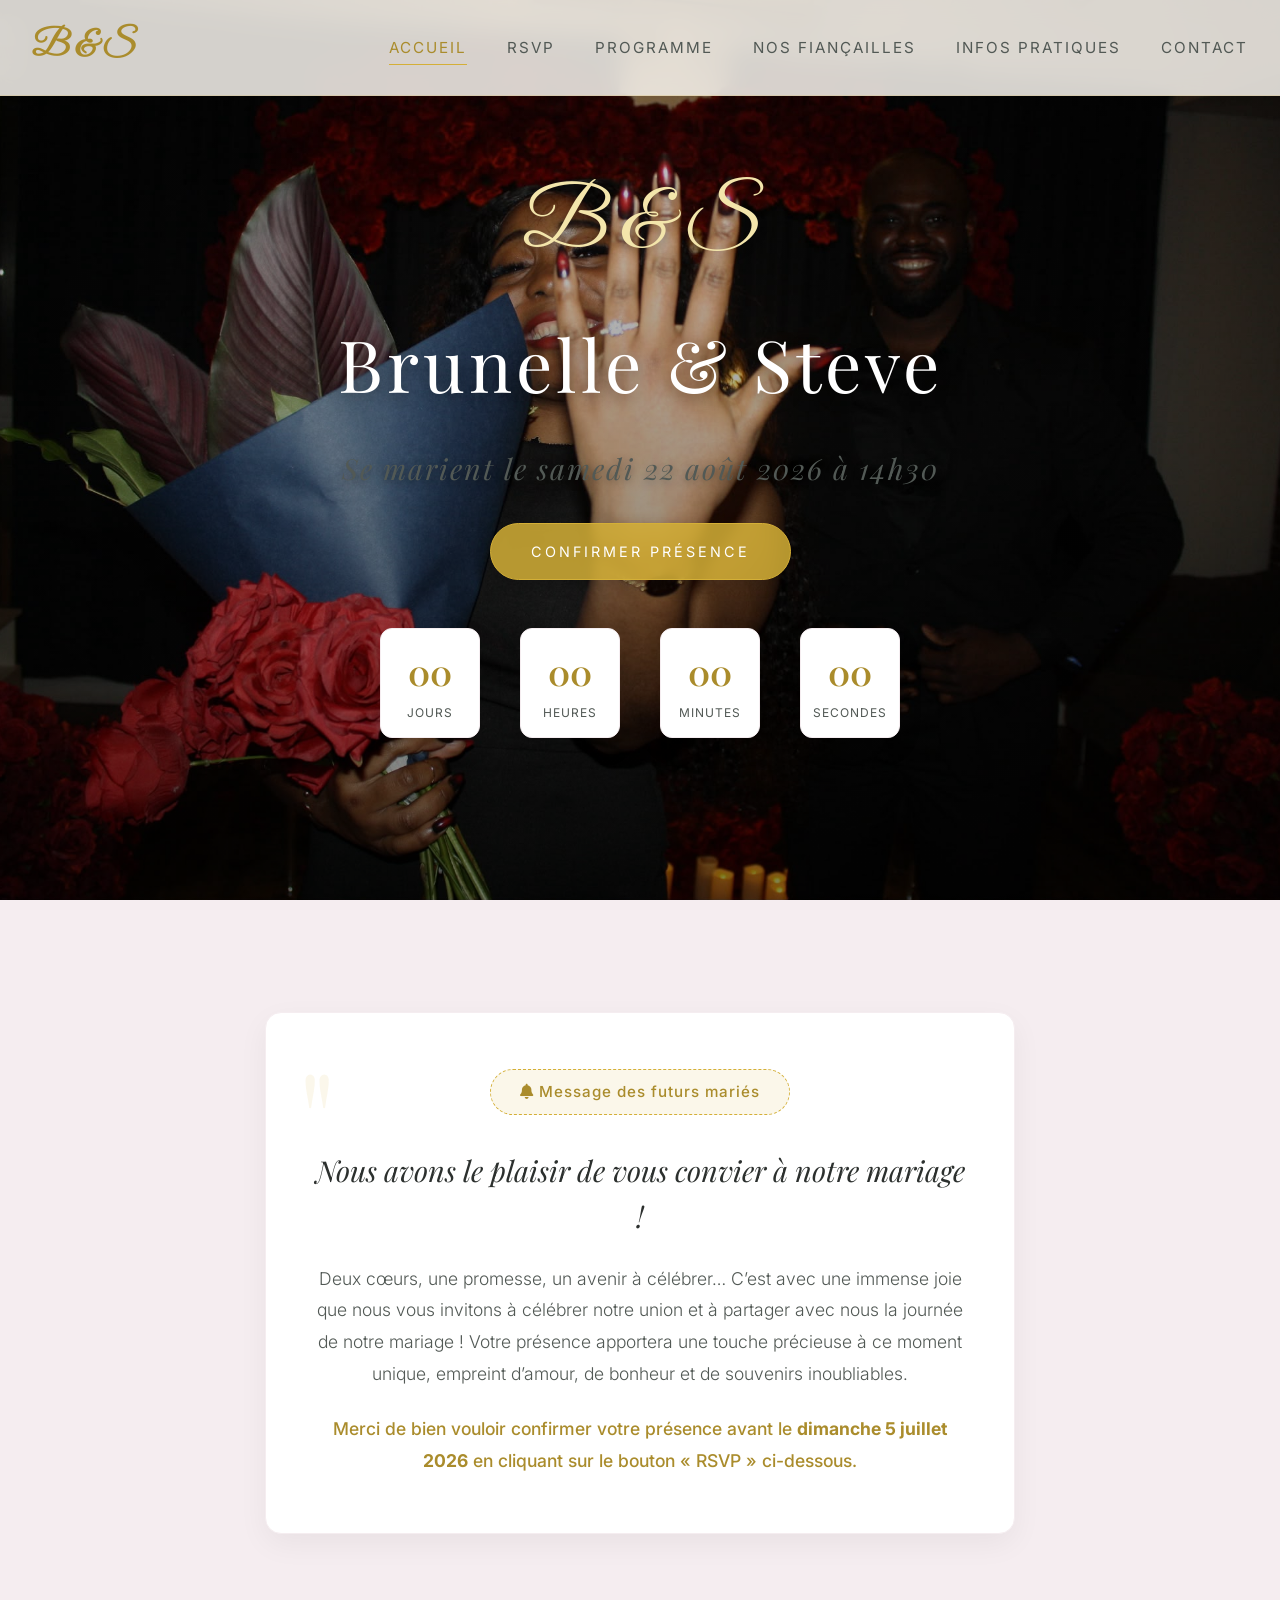
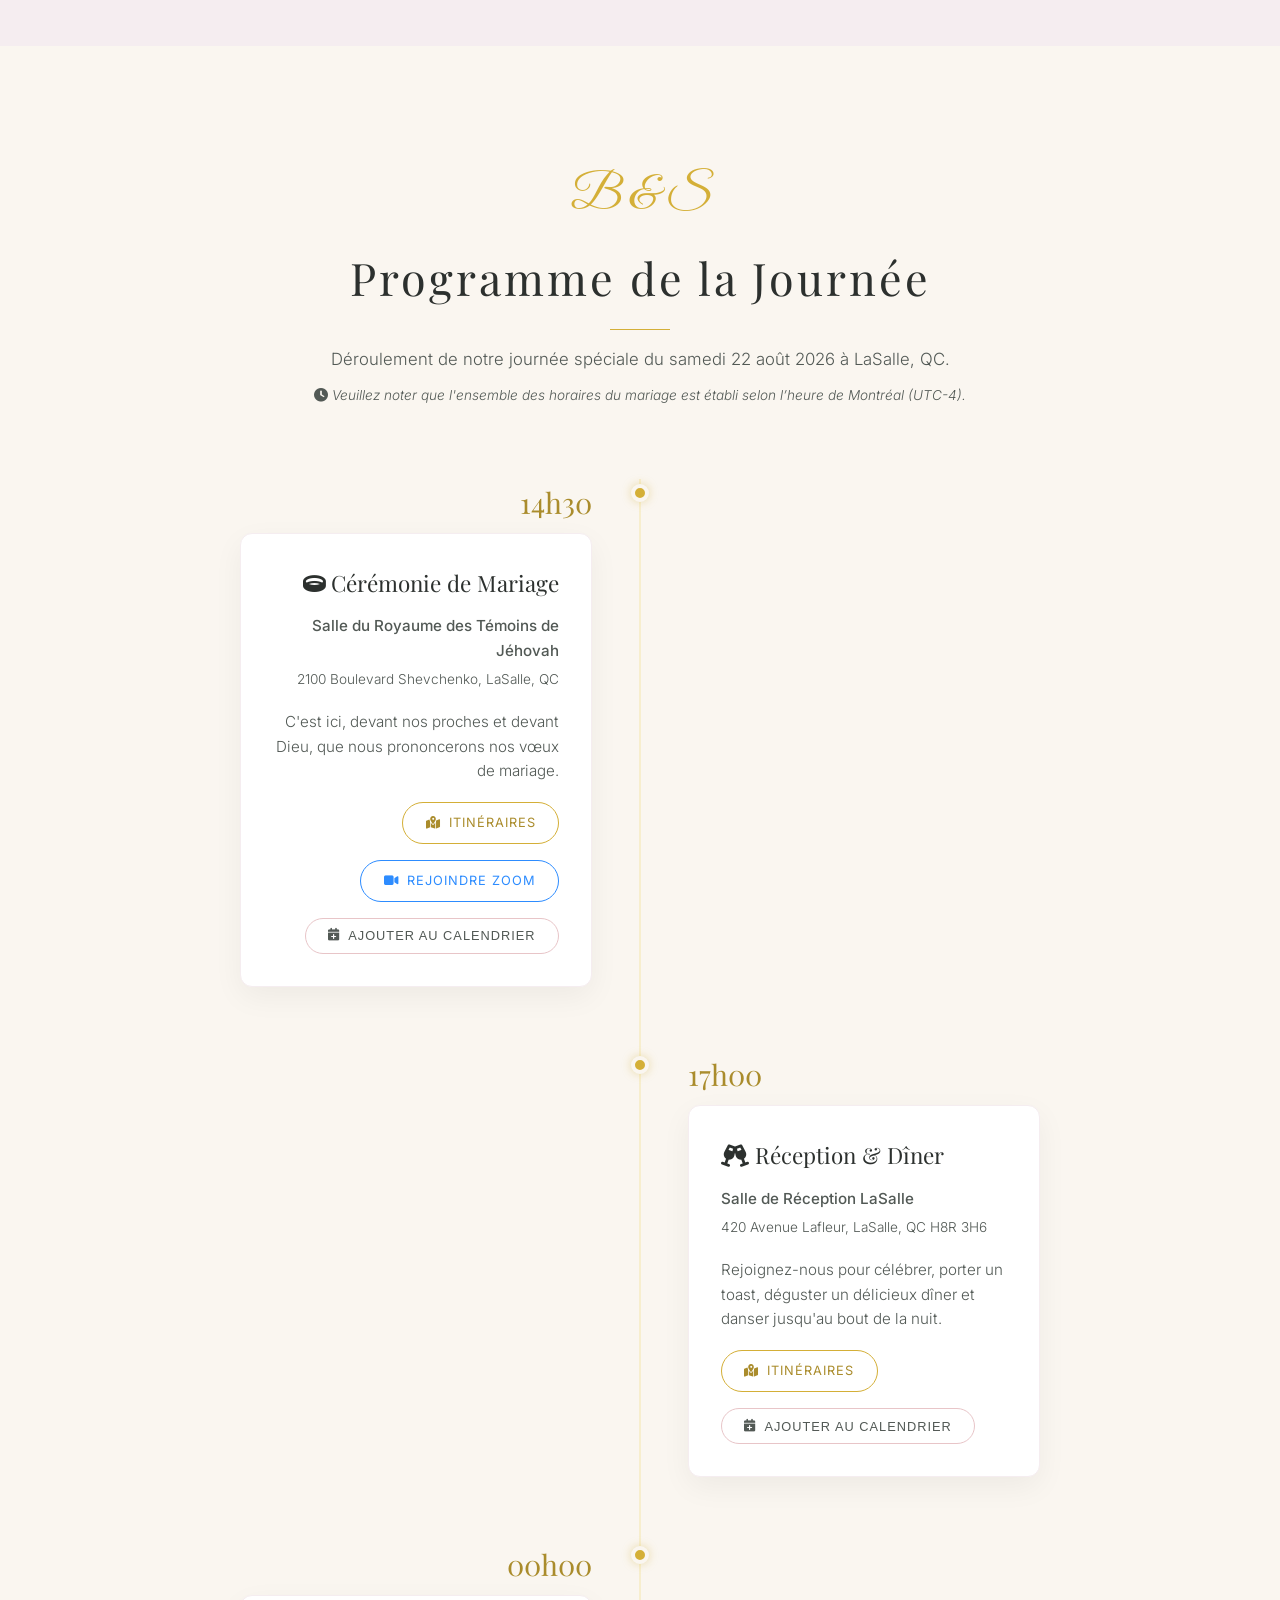
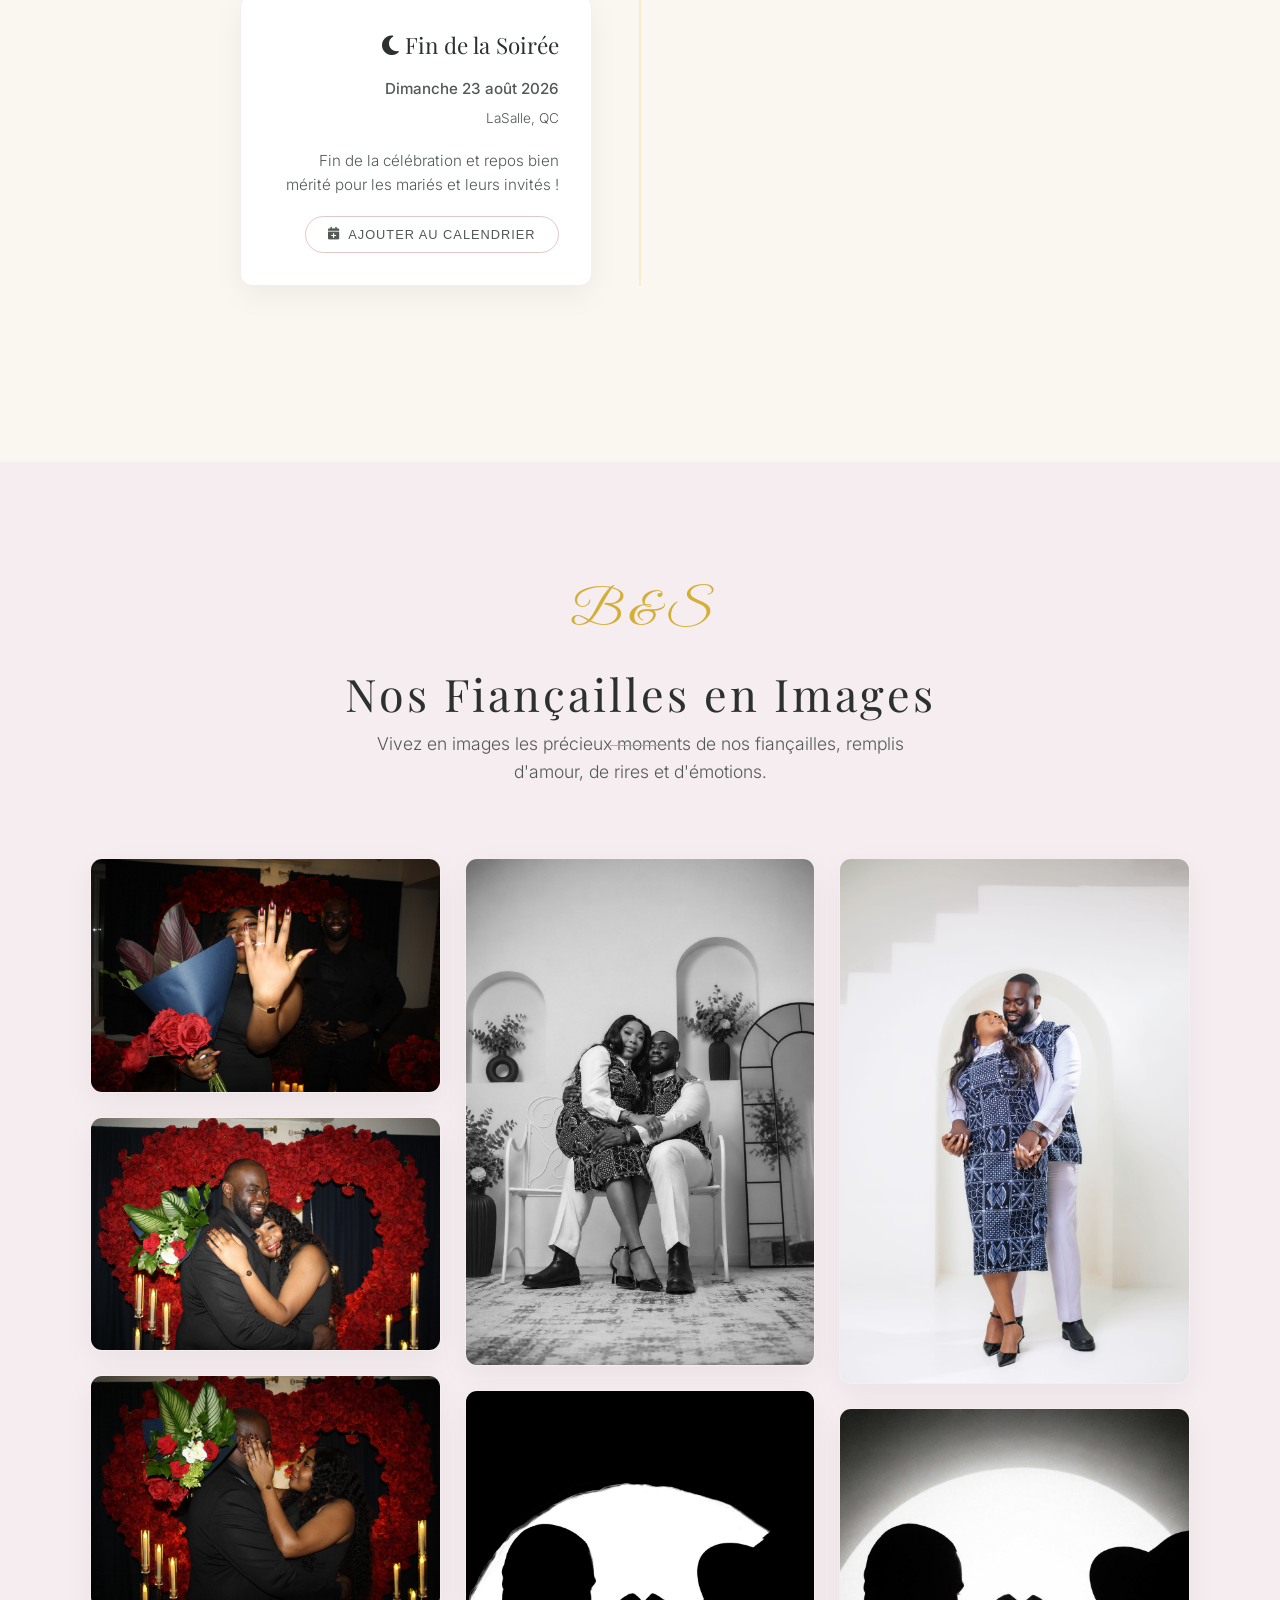
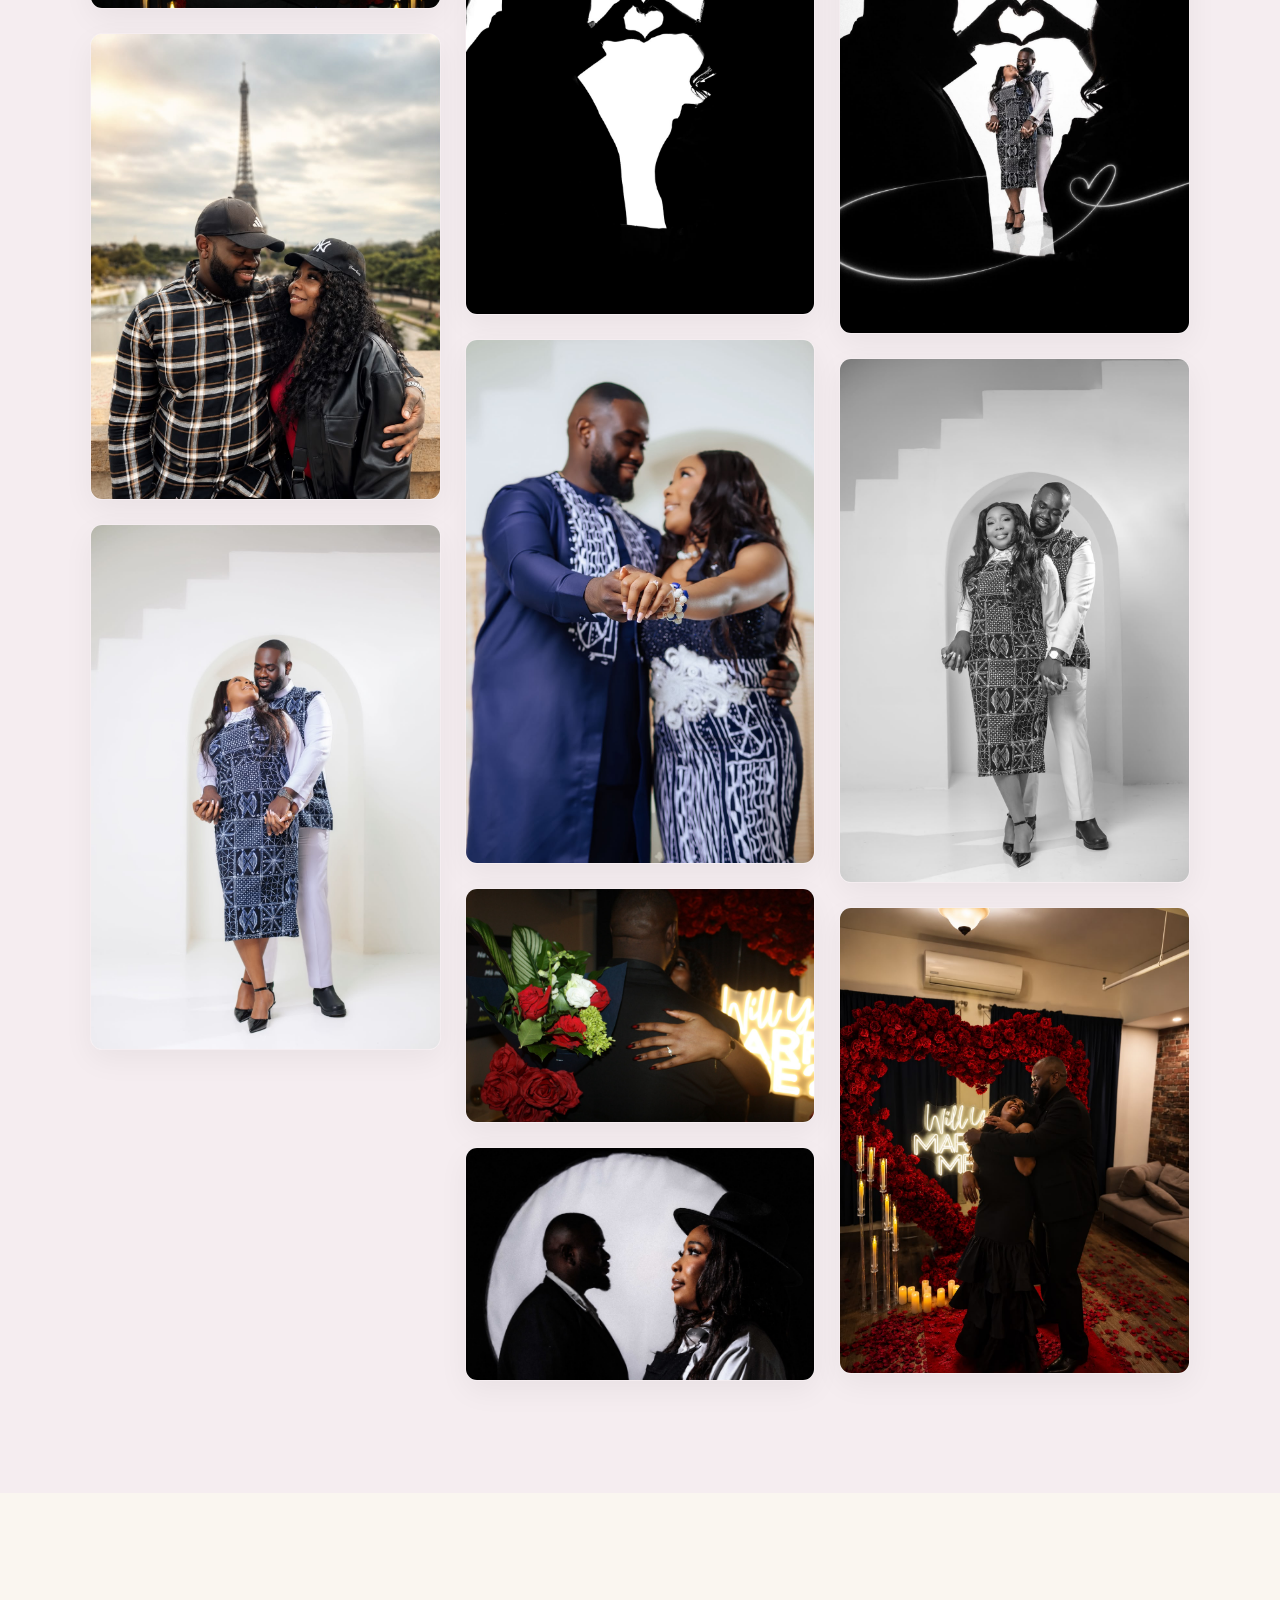
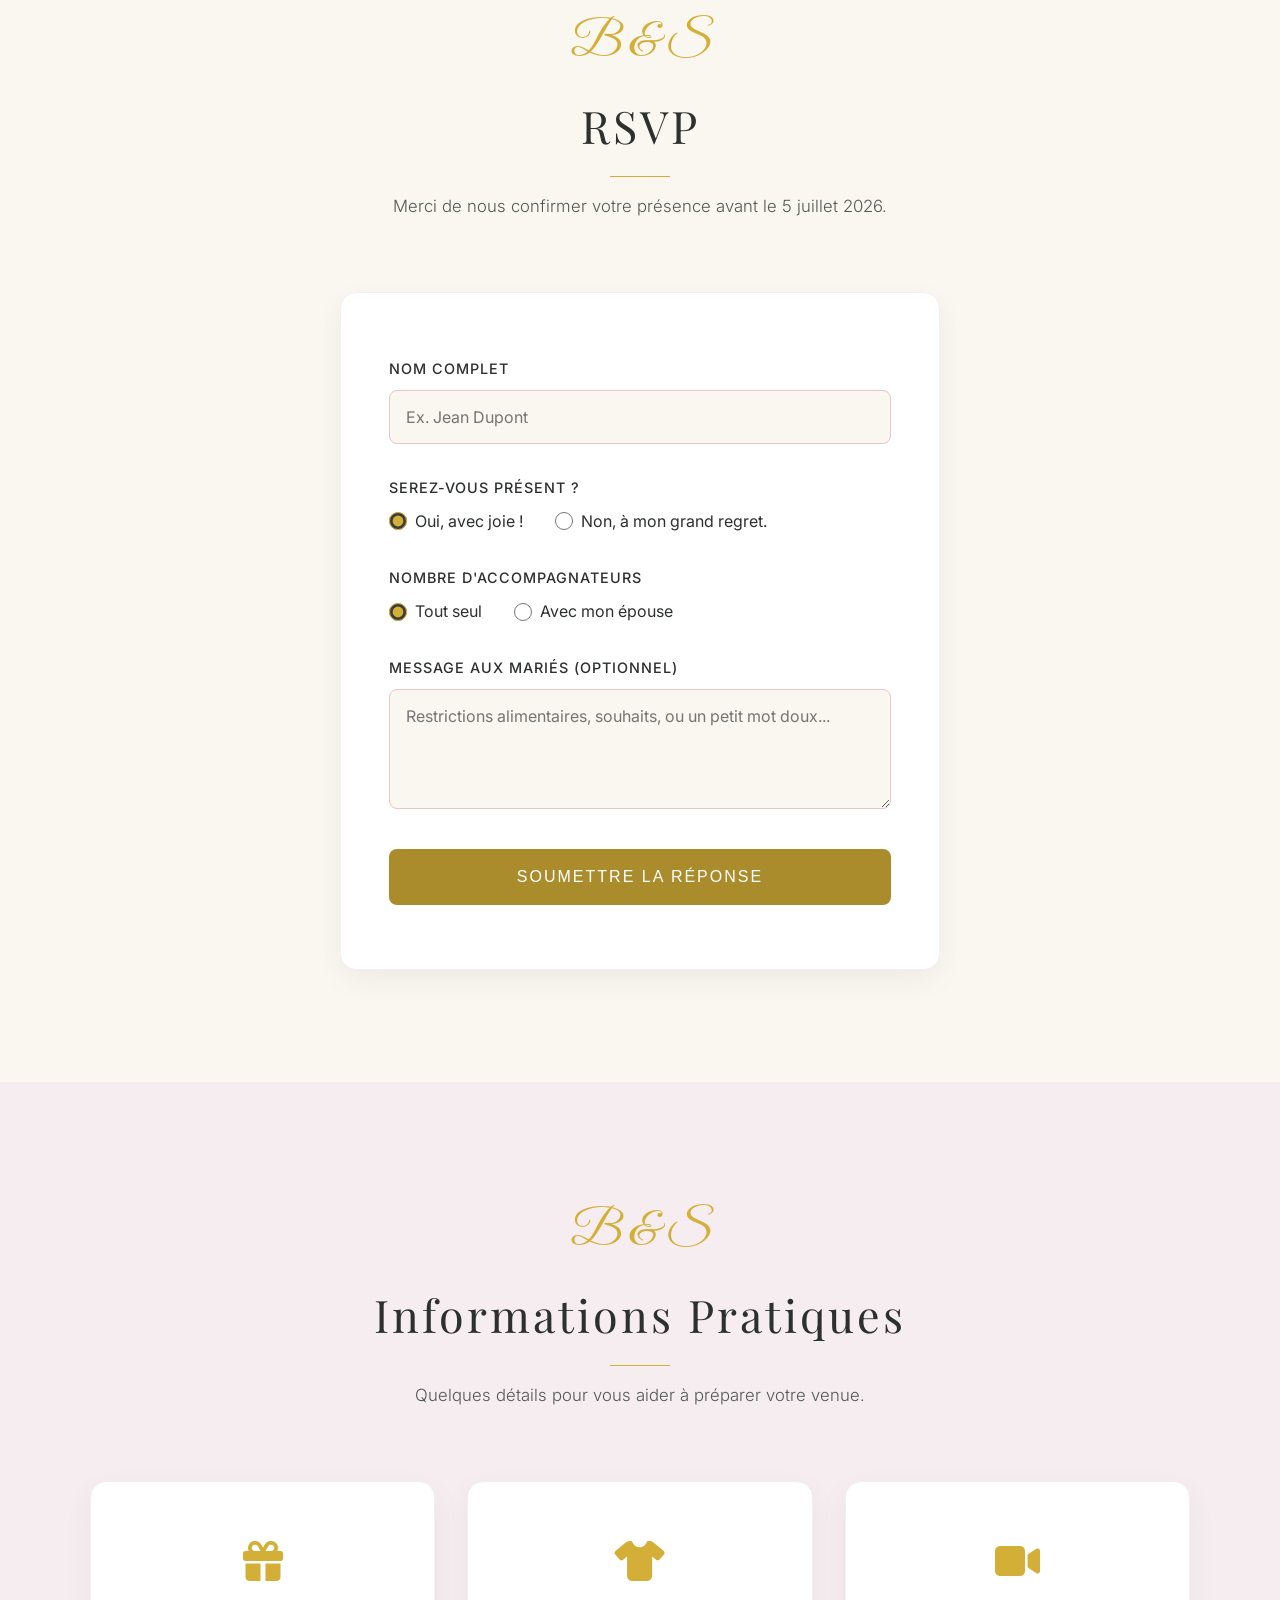
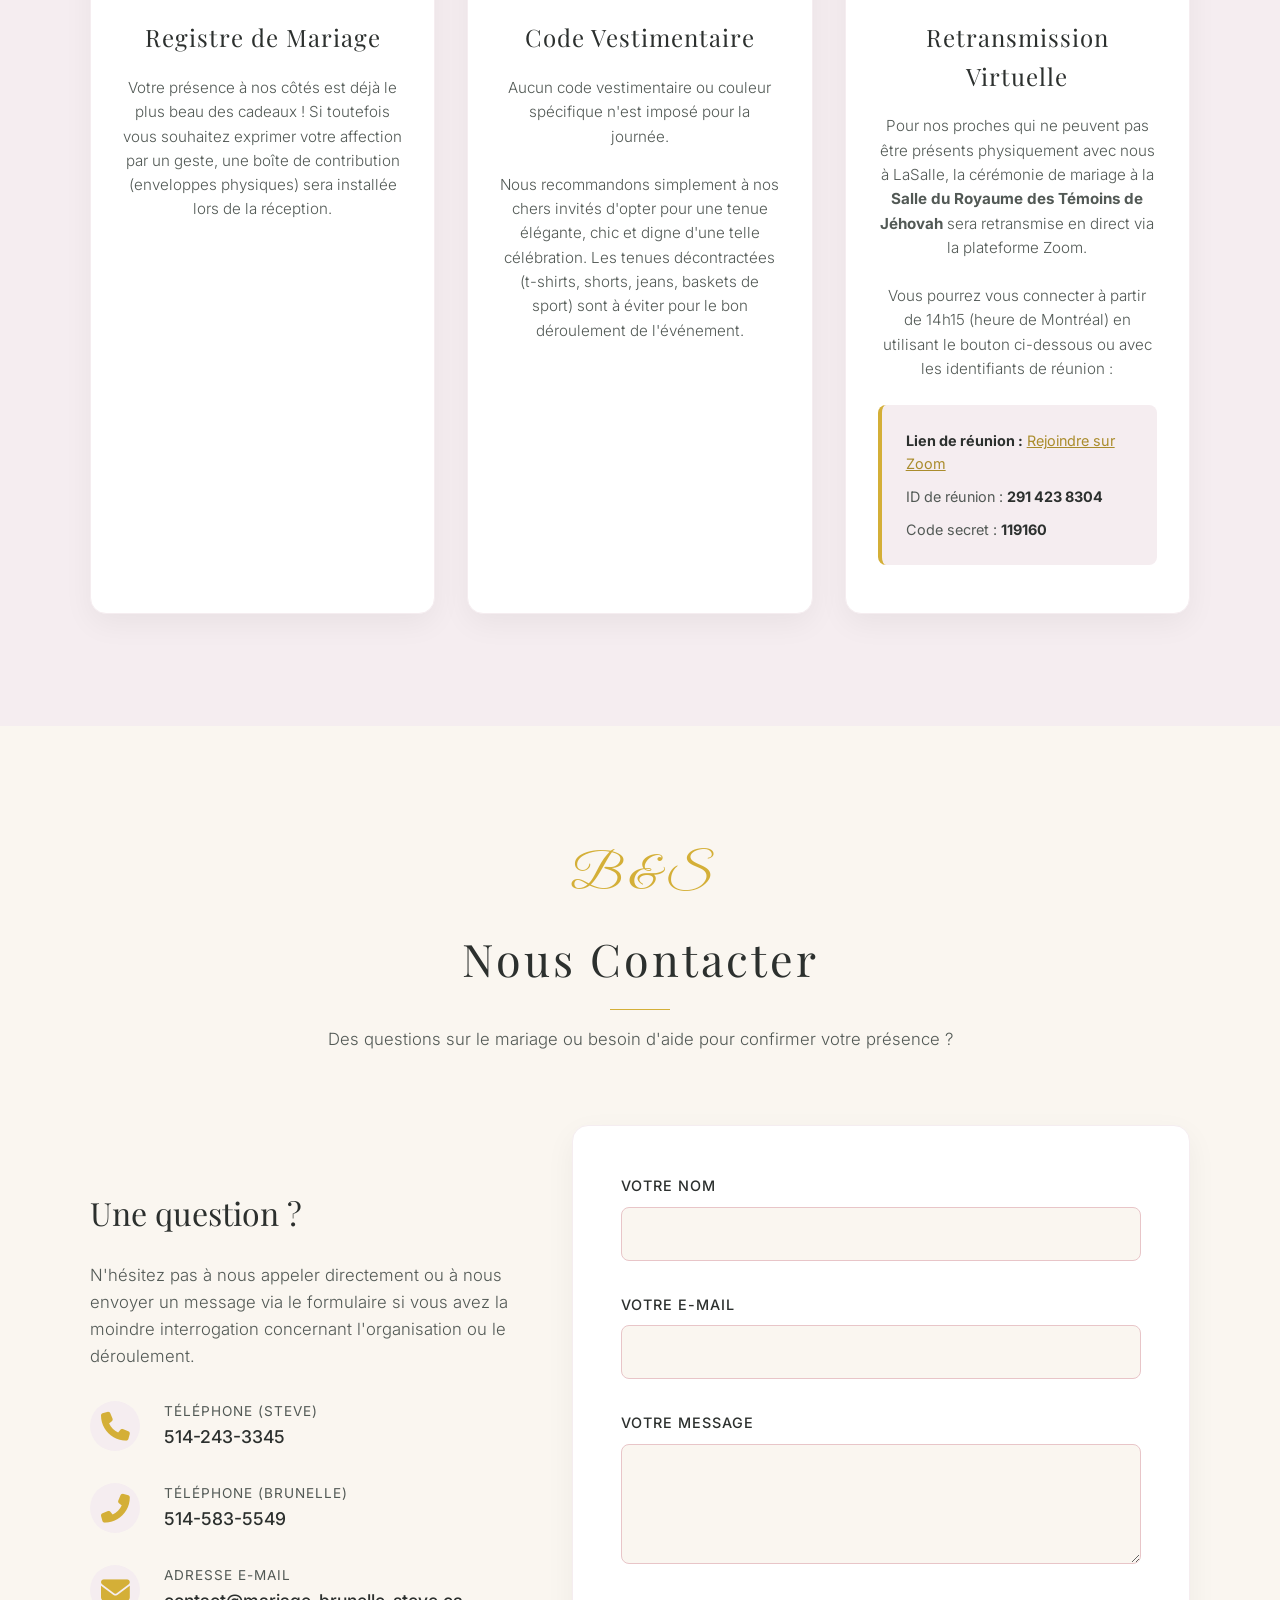
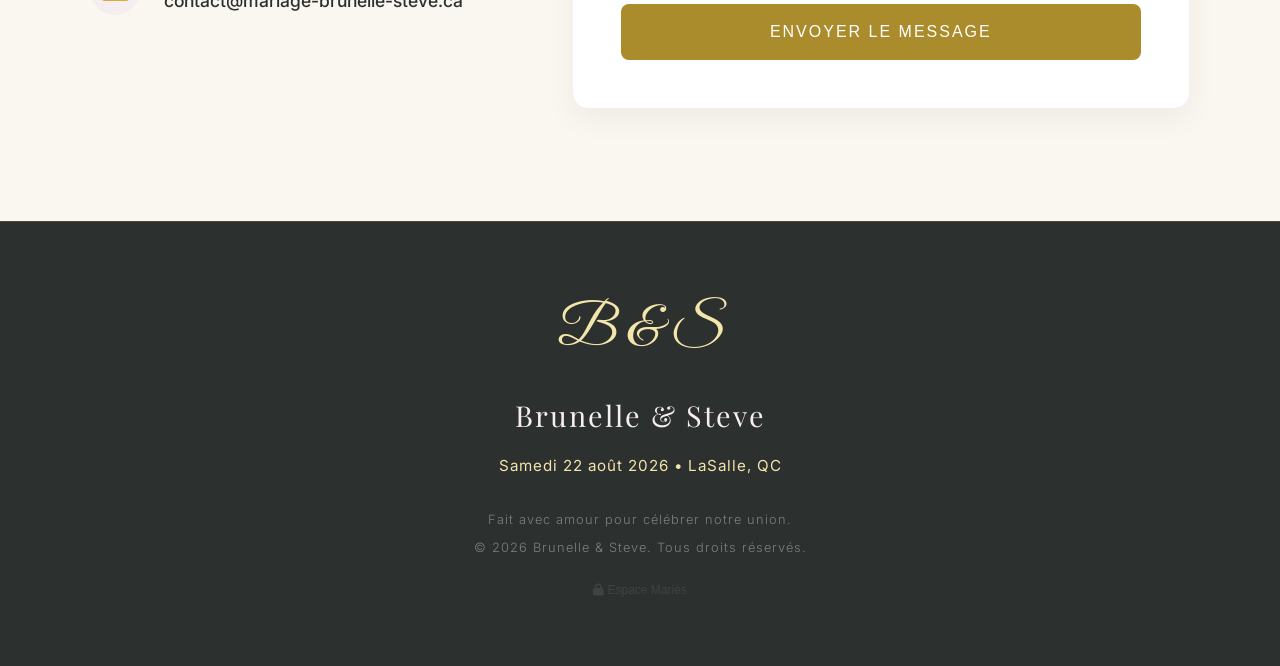
==== commit 031d1fc0: "Add files via upload" ====
--- a/index.html
+++ b/index.html
@@ -286,13 +286,15 @@
                     </div>
                     
                     <div class="rsvp-form-group" id="guests-group">
-                        <label for="rsvp-guests" class="rsvp-label">Nombre d'accompagnateurs</label>
-                        <select id="rsvp-guests" class="rsvp-select">
-                            <option value="0">Aucun (0)</option>
-                            <option value="1">1 personne</option>
-                            <option value="2">2 personnes</option>
-                            <option value="3">3 personnes et +</option>
-                        </select>
+                        <label class="rsvp-label">Nombre d'accompagnateurs</label>
+                        <div class="rsvp-radio-group">
+                            <label class="rsvp-radio-label">
+                                <input type="radio" name="companions" value="0" checked> Tout seul
+                            </label>
+                            <label class="rsvp-radio-label">
+                                <input type="radio" name="companions" value="1"> Avec mon épouse
+                            </label>
+                        </div>
                     </div>
                     
                     <div class="rsvp-form-group">
